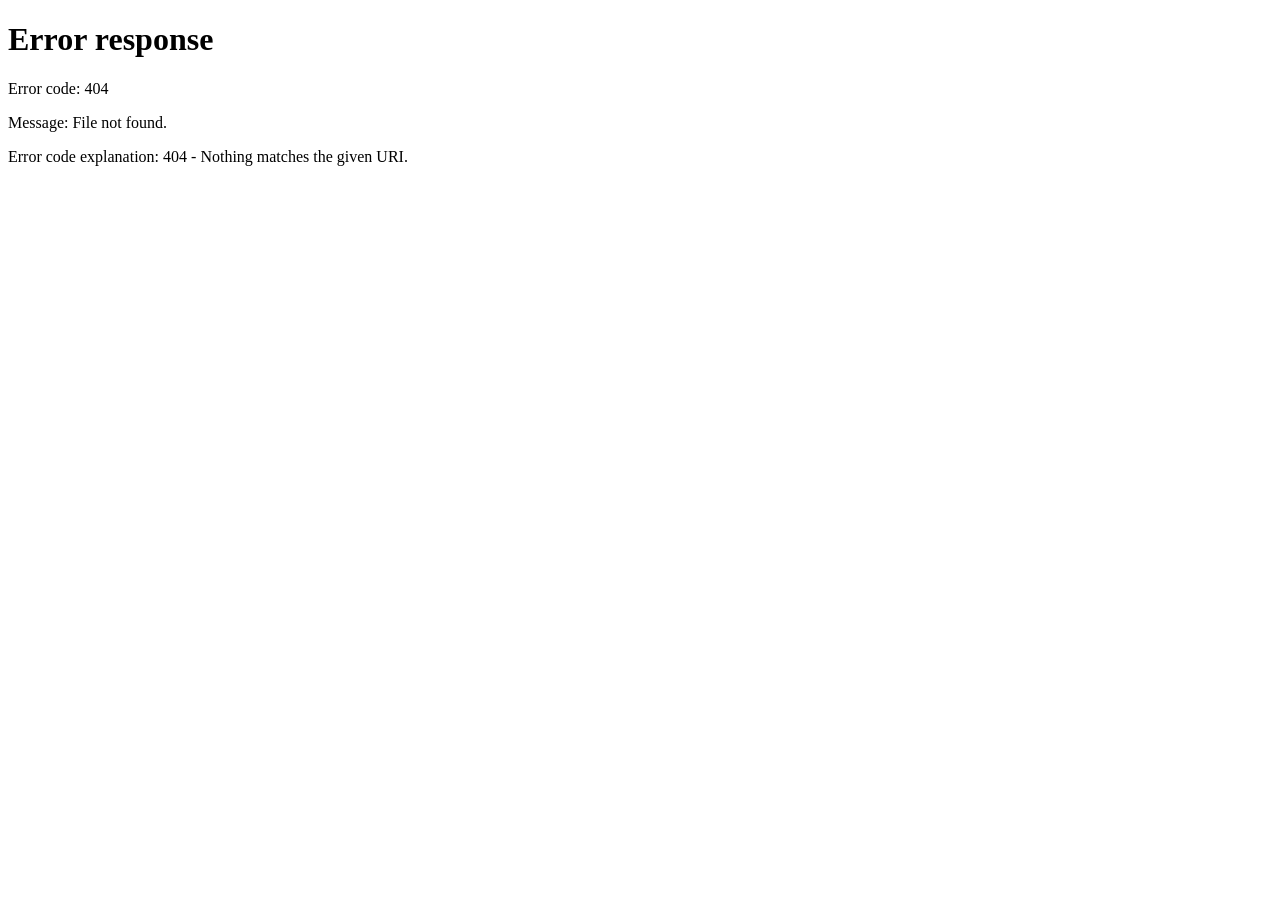
==== index.html @ 716a62a9 "Add files via upload" ====
<!DOCTYPE html>
<html lang="ru">
<head>
    <meta charset="UTF-8">
    <meta name="viewport" content="width=device-width, initial-scale=1.0">
    <title>Tarkov</title>
    <link rel="stylesheet" href="css/style.css"> 
</head>
<body>
    <div class="container">
    <header class="header">
        <img class="logo_png" src="image/logo2.jpg" alt="">
        <div class="logo">TARKOV</div>
        <div class="auth-buttons">
            <span id="username"></span>
            <button id="logout" class="login">Выйти</button>
        </div>
    </header>
    <div class="menu">
            <button  class="but_menu">Квесты</button>
            <button class="but_menu">Карты</button>
            <button class="but_menu">Оружие</button>
            <button class="but_menu">Патроны</button>
            <button class="but_menu">Ключи</button>
    </div>
    <h1>Игровой процесс</h1>
    <div class="block">
    <img class="img1" src="image/img1.webp" alt="">
    <p>Escape from Tarkov представляет собой онлайновый шутер 
        от первого лица. Она совмещает в себе элементы некоторых 
        других жанров — RPG и MMO — и использует «полуоткрытый мир», 
        локации ограниченных, но больших размеров. Игроки берут на себя роль 
        вооружённых наёмников одной из двух частных военных компаний — USEC или BEAR. 
        Выбор группировки мало влияет на геймплей — немного меняются задания и экипировка в 
        начале игры; от группировки также зависит кастомизация одежды персонажа и набор фраз: 
        у USEC реплики на английском, а у BEAR — на русском.
        В ходе игры управляемый игроком персонаж отправляется из
        безопасного убежища в вылазки — «рейды» — по окрестностям Таркова; 
        он должен добывать ценные вещи и припасы и может также выполнять задания 
        торговцев — например, найти определённый предмет или убить определённое 
        количество врагов. Каждый рейд представляет собой большую карту со множеством 
        точек интереса; на ней игрок может пробыть не более половины игровых суток или 
        25-50 минут реального времени, в зависимости от локации. В ходе рейда игрок должен 
        следить за здоровьем персонажа, находить еду и питьё, лечить и перевязывать раны. 
        Если персонаж погибнет по любой причине — будет застрелен, истечёт кровью, отравлен, 
        истощён или просто не покинет карту до истечения разрешённого времени — все его 
        снаряжение будет потеряно, если оно не было застраховано у Торговца.</p>
    </div>
    <h1>Мир и сюжет</h1>
    <div class="block">
    <img class="img1" src="image/img2.webp" alt="">
    <p>События игры разворачиваются во вселенной «Россия 2028» (англ. Russia 2028), 
        созданной в 2009 году и ранее использованной в игре Contract Wars. Место
        действия — вымышленный российский город Тарков в Норвинской области, 
        Северо-Западном федеральном округе, в прошлом зоне экономического сотрудничества 
        России и Европейского союза. На момент игры город и его окрестности изолированы 
        от внешнего мира миротворческими силами ООН и ВС России после политического кризиса,
        вызванного незаконной деятельностью транснациональной корпорации TerraGroup.
        В городе идёт вооружённый конфликт между двумя частными военными компаниями:
         USEC защищает интересы корпорации, BEAR — формально нанятая властями Норвинской 
        области, по слухам, созданная Правительством России. Игрок берёт роль бывшего наёмника,
        которому предстоит найти выход из осаждённого Таркова, чтобы выжить[9][10][11].
        Тарков — вымышленный город на северо-западе европейской части России, муниципальное 
        образование в составе Норвинской области. В основу названия города положен гидроним 
        Тарка по названию реки (длина 38 км, впадает в Финский залив), устье которой 
        располагается на востоке города. Город находится на правом берегу Финского залива,
        относящегося к Балтийскому морю, на юге Карельского перешейка. Население Таркова — 
        949,3 тысячи человек (2008). </p>
    </div>  
</div> 
  <script src="js/index.js"></script>
</body>
</html>
---- css/style.css ----
.ccc {
    width: 1440px; 
    align-content: center;
}
.container {
    background-color: rgba(174, 174, 174, 0.7);
            width: 100%;
            max-width: 1440px; 
            margin: 0 auto; 
            padding: 0px; 
            
        }
h1 {
    font-size: 50px;
    -webkit-text-stroke: 2px #000000;
    text-align: center;
    margin: 2%;
}
h2{
   color: #1d1c1c;
    text-align: left;
    font-size: 24px;
    font-weight: bold;
}
p{
    color: #1d1c1c;
    text-indent: 30px;
    text-align: left;
    font-size: 20px;
    font-weight: bold;
}
* {
    margin: 0;
    padding: 0;
    text-align: center; 
    font-family: 'Arial', sans-serif;
}

body {
    background-image: url('/image/back_img.webp');
    color: #fff;  
    background-repeat: no-repeat;
    background-attachment: fixed;
    font-family: Arial, sans-serif;
            background-color: #f4f4f9;
            margin: 0;
            padding: 0;
            display: flex;
            justify-content: center;
            align-items: center;
}
span{
    color: #ff0000a4;
    margin: 10px 0px 0px 0px ;
    font-weight: bold;
    font-size: 20px;
}
/* SHAPKA */
.header {
    position: sticky;
    display: flex;
    justify-content: space-between;
    align-items: center;
    border-bottom: 1px solid #333;
}
.but_menu.active {
    background-color: #d4d2d2;
    color: #000000;
    font-weight: bold;
}
.logo_png {
    height:100px ;
    width: 200px;
}

.logo {
    color: #000000;
    font-size: 64px;
    font-weight: bold;
}


.auth-buttons {
    display: flex;
    gap: 20px;
}



.login {
    background-color: #777;
    padding: 15px 25px;
    border-radius: 10px;
    text-decoration: none;
    font-weight: bold;
    transition: all 0.5s;
    color: #000000;
    border: 1px solid #555;
    margin: 0px 20px 0px 0px;
}

.login:hover {
    background-color: #fff;
}

/* MENU */
.menu {
    display: flexbox;
    justify-content: space-between;
    border-bottom: 1px solid #333;
    gap: 0;
}
.but_menu {
    margin: 1px 40px 1px 40px;
    border: 1px solid #555;
    color: #fff;
    background-color: #323232;
    padding: 15px 45px;
    border-radius: 10px;
    text-decoration: none;
    font-weight: bold;
    transition: all 0.5s;
    cursor: pointer;
}
.but_menu:hover {
    background-color: #555;
}


/* BLOCK_1 */
.img1{
    margin: 0px 20px 0px 0px;
    width: 650px;
    height: 450px;
}
.img2{

    margin: 0px 20px 0px 0px;
    width: 850px;
    height: 500px;
}
.img_map{
    margin: 0px 20px 0px 0px;
    width: 1000px;
    height: 700px;
}

.block {
    margin: 40px 0px 0px 0px;
display: inline-flex;
}

/* REGISTR\LOGIN */

.body_cont{
            height: 100vh;
}
.registration-container {
    background-color: rgba(174, 174, 174, 0.8);
    padding: 30px;
    border-radius: 8px;
    box-shadow: 0 4px 6px rgba(0, 0, 0, 0.1);
    width: 100%;
    max-width: 400px;

}



.form-group {
    margin-bottom: 16px;
}

label {
    display: block;
    margin-bottom: 8px;
    color: #000;
    font-weight: bold;
}

input[type="text"],
input[type="email"],
input[type="password"] {
    width: 100%;
    padding: 14px;
    border: 1px solid #ddd;
    border-radius: 4px;
    box-sizing: border-box;
    font-size: 16px;
    margin: 30px 0px 0px 0px;
}

input[type="text"]:focus,
input[type="email"]:focus,
input[type="password"]:focus {
    border-color: #000;
    outline: none;
}

.button_reg {
    font-size: 16px;
    width: 100%;
    padding: 12px;
    color: #fff;
    background-color: #323232;
    padding: 15px 45px;
    border-radius: 10px;
    text-decoration: none;
    font-weight: bold;
    transition: all 0.5s;
    cursor: pointer;
    margin: 20px 0px 0px 0px;
}

.button_reg:hover {
    border-color: #fff;
    color: #000000;
    background-color: #fff;
}

.login-link {
    color: #000000;
    text-align: center;
    margin-top: 20px;
}

.login-link a {
    color: #007bff;
    text-decoration: none;
}

.login-link a:hover {
    text-decoration: underline;
}
.text {
    margin: 0px 0px 0px 0px;
}
/* ТАБЛИЦА */
.key-table {
            width: 100%;
            border-collapse: collapse;
            background-color: rgba(42, 42, 42, 0.70);
            border-radius: 8px;
            overflow: hidden;
            box-shadow: 0 4px 12px rgba(0, 0, 0, 0.3);
        }
        
.key-table th {
    background-color: rgba(58, 58, 58, 0.75);
    color: #ffffff;
    padding: 15px;
    text-align: left;
    font-weight: 600;
    border-bottom: 2px solid #4a4a4a;
    border-bottom: 1px solid #3a3a4a;
    border-right: 1px solid #4a4a4a;
}

.key-table td {
    padding: 15px;
    border-bottom: 1px solid #3a3a4a;
    border-right: 1px solid #4a4a4a;
    vertical-align: top;
    text-align: left;
}
.key-table li {
    text-align: left;
}
.key-table tr:last-child td {
    border-bottom: none;
}

.key-table tr:hover {
    background-color: #3a3a3a;
}


.location-marker {
            color: #ff851b;
            font-weight: bold;
            margin-right: 5px;
        }
.loot-list {
            margin: 0;
            padding-left: 20px;
        }
        
.loot-list li {
    margin-bottom: 5px;
    position: relative;
    list-style-type: none;
}

.loot-list li:before {
    content: "•";
    color: #ff851b;
    font-weight: bold;
    display: inline-block;
    width: 1em;
    margin-left: -1em;
}
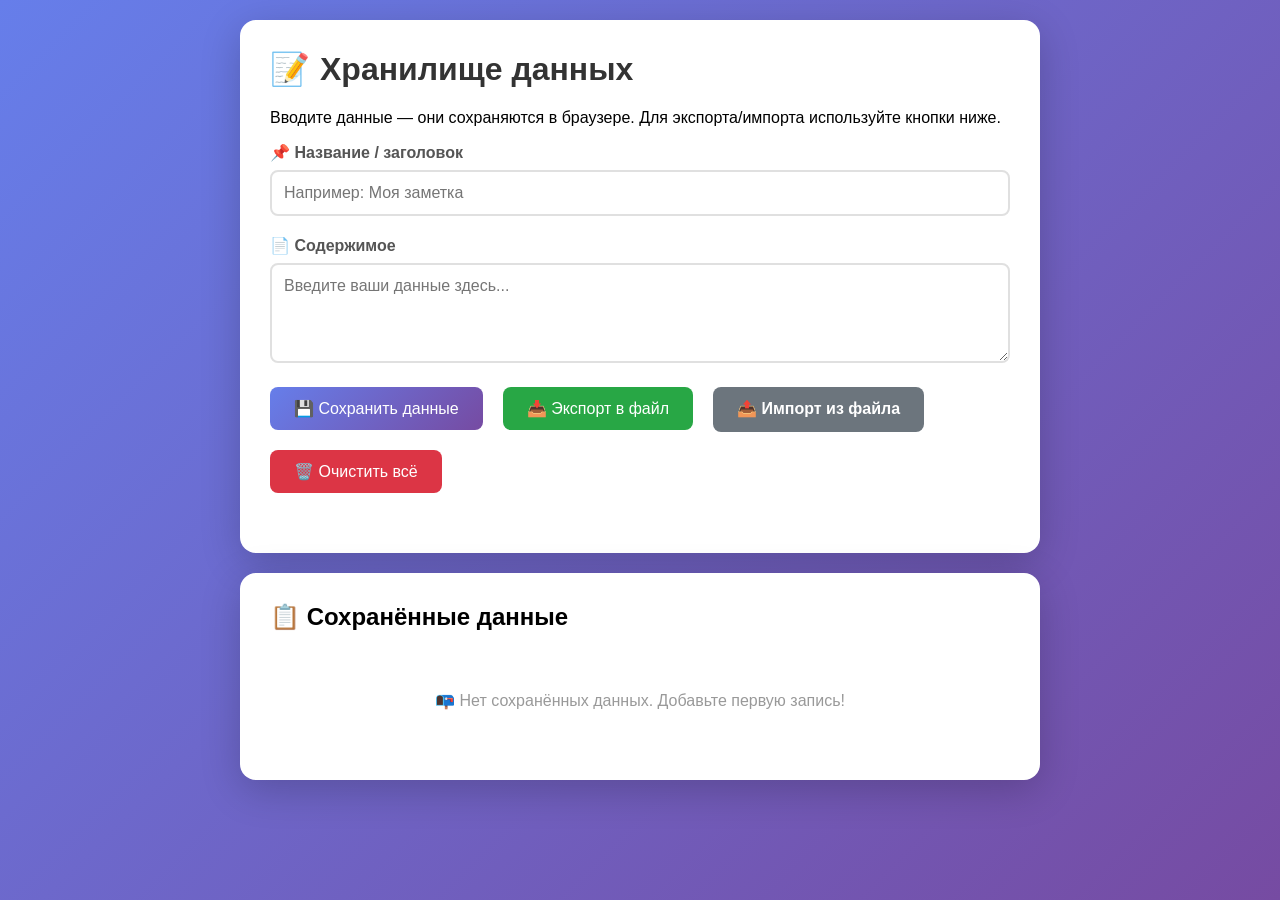
==== commit f2e40121: "Create index.html" ====
--- a/index.html
+++ b/index.html
@@ -1,73 +1,359 @@
-<!DOCTYPE html>
-<html lang="ru">
-<head>
-    <meta charset="UTF-8">
-    <meta name="viewport" content="width=device-width, initial-scale=1.0">
-    <title>Tarkov</title>
-    <link rel="stylesheet" href="css/style.css"> 
-</head>
-<body>
-    <div class="container">
-    <header class="header">
-        <img class="logo_png" src="image/logo2.jpg" alt="">
-        <div class="logo">TARKOV</div>
-        <div class="auth-buttons">
-            <span id="username"></span>
-            <button id="logout" class="login">Выйти</button>
-        </div>
-    </header>
-    <div class="menu">
-            <button  class="but_menu">Квесты</button>
-            <button class="but_menu">Карты</button>
-            <button class="but_menu">Оружие</button>
-            <button class="but_menu">Патроны</button>
-            <button class="but_menu">Ключи</button>
-    </div>
-    <h1>Игровой процесс</h1>
-    <div class="block">
-    <img class="img1" src="image/img1.webp" alt="">
-    <p>Escape from Tarkov представляет собой онлайновый шутер 
-        от первого лица. Она совмещает в себе элементы некоторых 
-        других жанров — RPG и MMO — и использует «полуоткрытый мир», 
-        локации ограниченных, но больших размеров. Игроки берут на себя роль 
-        вооружённых наёмников одной из двух частных военных компаний — USEC или BEAR. 
-        Выбор группировки мало влияет на геймплей — немного меняются задания и экипировка в 
-        начале игры; от группировки также зависит кастомизация одежды персонажа и набор фраз: 
-        у USEC реплики на английском, а у BEAR — на русском.
-        В ходе игры управляемый игроком персонаж отправляется из
-        безопасного убежища в вылазки — «рейды» — по окрестностям Таркова; 
-        он должен добывать ценные вещи и припасы и может также выполнять задания 
-        торговцев — например, найти определённый предмет или убить определённое 
-        количество врагов. Каждый рейд представляет собой большую карту со множеством 
-        точек интереса; на ней игрок может пробыть не более половины игровых суток или 
-        25-50 минут реального времени, в зависимости от локации. В ходе рейда игрок должен 
-        следить за здоровьем персонажа, находить еду и питьё, лечить и перевязывать раны. 
-        Если персонаж погибнет по любой причине — будет застрелен, истечёт кровью, отравлен, 
-        истощён или просто не покинет карту до истечения разрешённого времени — все его 
-        снаряжение будет потеряно, если оно не было застраховано у Торговца.</p>
-    </div>
-    <h1>Мир и сюжет</h1>
-    <div class="block">
-    <img class="img1" src="image/img2.webp" alt="">
-    <p>События игры разворачиваются во вселенной «Россия 2028» (англ. Russia 2028), 
-        созданной в 2009 году и ранее использованной в игре Contract Wars. Место
-        действия — вымышленный российский город Тарков в Норвинской области, 
-        Северо-Западном федеральном округе, в прошлом зоне экономического сотрудничества 
-        России и Европейского союза. На момент игры город и его окрестности изолированы 
-        от внешнего мира миротворческими силами ООН и ВС России после политического кризиса,
-        вызванного незаконной деятельностью транснациональной корпорации TerraGroup.
-        В городе идёт вооружённый конфликт между двумя частными военными компаниями:
-         USEC защищает интересы корпорации, BEAR — формально нанятая властями Норвинской 
-        области, по слухам, созданная Правительством России. Игрок берёт роль бывшего наёмника,
-        которому предстоит найти выход из осаждённого Таркова, чтобы выжить[9][10][11].
-        Тарков — вымышленный город на северо-западе европейской части России, муниципальное 
-        образование в составе Норвинской области. В основу названия города положен гидроним 
-        Тарка по названию реки (длина 38 км, впадает в Финский залив), устье которой 
-        располагается на востоке города. Город находится на правом берегу Финского залива,
-        относящегося к Балтийскому морю, на юге Карельского перешейка. Население Таркова — 
-        949,3 тысячи человек (2008). </p>
-    </div>  
-</div> 
-  <script src="js/index.js"></script>
-</body>
-</html>+<!DOCTYPE html>
+<html lang="ru">
+<head>
+    <meta charset="UTF-8">
+    <meta name="viewport" content="width=device-width, initial-scale=1.0">
+    <title>Хранилище данных - GitHub Pages</title>
+    <style>
+        * {
+            box-sizing: border-box;
+        }
+        body {
+            font-family: 'Segoe UI', Tahoma, Geneva, Verdana, sans-serif;
+            background: linear-gradient(135deg, #667eea 0%, #764ba2 100%);
+            min-height: 100vh;
+            margin: 0;
+            padding: 20px;
+        }
+        .container {
+            max-width: 800px;
+            margin: 0 auto;
+        }
+        .card {
+            background: white;
+            border-radius: 16px;
+            padding: 30px;
+            margin-bottom: 20px;
+            box-shadow: 0 10px 40px rgba(0,0,0,0.2);
+        }
+        h1 {
+            color: #333;
+            margin-top: 0;
+            display: flex;
+            align-items: center;
+            gap: 10px;
+        }
+        h1:before {
+            content: "📝";
+            font-size: 32px;
+        }
+        .form-group {
+            margin-bottom: 20px;
+        }
+        label {
+            display: block;
+            margin-bottom: 8px;
+            font-weight: 600;
+            color: #555;
+        }
+        input, textarea {
+            width: 100%;
+            padding: 12px;
+            border: 2px solid #e0e0e0;
+            border-radius: 8px;
+            font-size: 16px;
+            transition: border-color 0.3s;
+        }
+        input:focus, textarea:focus {
+            outline: none;
+            border-color: #667eea;
+        }
+        textarea {
+            resize: vertical;
+            min-height: 100px;
+            font-family: inherit;
+        }
+        button {
+            background: linear-gradient(135deg, #667eea 0%, #764ba2 100%);
+            color: white;
+            border: none;
+            padding: 12px 24px;
+            border-radius: 8px;
+            font-size: 16px;
+            cursor: pointer;
+            transition: transform 0.2s, box-shadow 0.2s;
+            margin-right: 10px;
+            margin-bottom: 10px;
+        }
+        button:hover {
+            transform: translateY(-2px);
+            box-shadow: 0 5px 15px rgba(0,0,0,0.2);
+        }
+        button.secondary {
+            background: #6c757d;
+        }
+        button.danger {
+            background: #dc3545;
+        }
+        button.success {
+            background: #28a745;
+        }
+        .data-list {
+            margin-top: 20px;
+        }
+        .data-item {
+            background: #f8f9fa;
+            border-radius: 8px;
+            padding: 15px;
+            margin-bottom: 10px;
+            border-left: 4px solid #667eea;
+        }
+        .data-item strong {
+            color: #667eea;
+        }
+        .data-item small {
+            color: #999;
+            font-size: 12px;
+        }
+        .empty {
+            text-align: center;
+            color: #999;
+            padding: 40px;
+        }
+        .controls {
+            display: flex;
+            flex-wrap: wrap;
+            gap: 10px;
+            margin-bottom: 20px;
+        }
+        .file-input-label {
+            background: #6c757d;
+            color: white;
+            padding: 12px 24px;
+            border-radius: 8px;
+            cursor: pointer;
+            display: inline-block;
+            font-size: 16px;
+        }
+        .file-input-label:hover {
+            background: #5a6268;
+        }
+        input[type="file"] {
+            display: none;
+        }
+        .status {
+            padding: 10px;
+            border-radius: 8px;
+            margin-top: 15px;
+            display: none;
+        }
+        .status.success {
+            background: #d4edda;
+            color: #155724;
+            border: 1px solid #c3e6cb;
+        }
+        .status.error {
+            background: #f8d7da;
+            color: #721c24;
+            border: 1px solid #f5c6cb;
+        }
+    </style>
+</head>
+<body>
+    <div class="container">
+        <div class="card">
+            <h1>Хранилище данных</h1>
+            <p>Вводите данные — они сохраняются в браузере. Для экспорта/импорта используйте кнопки ниже.</p>
+            
+            <div class="form-group">
+                <label>📌 Название / заголовок</label>
+                <input type="text" id="title" placeholder="Например: Моя заметка">
+            </div>
+            
+            <div class="form-group">
+                <label>📄 Содержимое</label>
+                <textarea id="content" placeholder="Введите ваши данные здесь..."></textarea>
+            </div>
+            
+            <div class="controls">
+                <button id="saveBtn">💾 Сохранить данные</button>
+                <button id="exportBtn" class="success">📥 Экспорт в файл</button>
+                <label class="file-input-label">
+                    📤 Импорт из файла
+                    <input type="file" id="importFile" accept=".json">
+                </label>
+                <button id="clearAllBtn" class="danger">🗑️ Очистить всё</button>
+            </div>
+            
+            <div id="status" class="status"></div>
+        </div>
+        
+        <div class="card">
+            <h2 style="margin-top: 0;">📋 Сохранённые данные</h2>
+            <div id="dataContainer" class="data-list">
+                <div class="empty">Нет сохранённых данных. Добавьте первую запись!</div>
+            </div>
+        </div>
+    </div>
+
+    <script>
+        // Ключ для localStorage
+        const STORAGE_KEY = 'app_data_items';
+        
+        // Загрузка данных из localStorage
+        function loadData() {
+            const stored = localStorage.getItem(STORAGE_KEY);
+            if (stored) {
+                return JSON.parse(stored);
+            }
+            return [];
+        }
+        
+        // Сохранение данных в localStorage
+        function saveData(data) {
+            localStorage.setItem(STORAGE_KEY, JSON.stringify(data));
+            renderDataList();
+        }
+        
+        // Отображение списка данных
+        function renderDataList() {
+            const data = loadData();
+            const container = document.getElementById('dataContainer');
+            
+            if (data.length === 0) {
+                container.innerHTML = '<div class="empty">📭 Нет сохранённых данных. Добавьте первую запись!</div>';
+                return;
+            }
+            
+            container.innerHTML = data.map((item, index) => `
+                <div class="data-item">
+                    <strong>${escapeHtml(item.title || 'Без названия')}</strong>
+                    <p style="margin: 10px 0 5px 0;">${escapeHtml(item.content || '')}</p>
+                    <small>📅 ${new Date(item.timestamp).toLocaleString('ru-RU')}</small>
+                    <button class="delete-item" data-index="${index}" style="background: #dc3545; padding: 5px 10px; font-size: 12px; margin-top: 10px;">🗑️ Удалить</button>
+                </div>
+            `).join('');
+            
+            // Добавляем обработчики для кнопок удаления
+            document.querySelectorAll('.delete-item').forEach(btn => {
+                btn.addEventListener('click', (e) => {
+                    const index = parseInt(btn.dataset.index);
+                    deleteItem(index);
+                });
+            });
+        }
+        
+        // Удаление одной записи
+        function deleteItem(index) {
+            const data = loadData();
+            data.splice(index, 1);
+            saveData(data);
+            showStatus('Запись удалена', 'success');
+        }
+        
+        // Добавление новой записи
+        function addData() {
+            const title = document.getElementById('title').value.trim();
+            const content = document.getElementById('content').value.trim();
+            
+            if (!title && !content) {
+                showStatus('Заполните хотя бы одно поле (название или содержимое)', 'error');
+                return;
+            }
+            
+            const data = loadData();
+            data.unshift({
+                id: Date.now(),
+                title: title,
+                content: content,
+                timestamp: Date.now()
+            });
+            
+            saveData(data);
+            
+            // Очищаем поля
+            document.getElementById('title').value = '';
+            document.getElementById('content').value = '';
+            
+            showStatus('✅ Данные сохранены!', 'success');
+        }
+        
+        // Экспорт в файл
+        function exportToFile() {
+            const data = loadData();
+            if (data.length === 0) {
+                showStatus('Нет данных для экспорта', 'error');
+                return;
+            }
+            
+            const jsonStr = JSON.stringify(data, null, 2);
+            const blob = new Blob([jsonStr], { type: 'application/json' });
+            const url = URL.createObjectURL(blob);
+            const a = document.createElement('a');
+            a.href = url;
+            a.download = `backup_${new Date().toISOString().slice(0,19)}.json`;
+            document.body.appendChild(a);
+            a.click();
+            document.body.removeChild(a);
+            URL.revokeObjectURL(url);
+            
+            showStatus('📁 Данные экспортированы в файл', 'success');
+        }
+        
+        // Импорт из файла
+        function importFromFile(file) {
+            const reader = new FileReader();
+            reader.onload = (e) => {
+                try {
+                    const importedData = JSON.parse(e.target.result);
+                    if (Array.isArray(importedData)) {
+                        saveData(importedData);
+                        showStatus(`✅ Импортировано ${importedData.length} записей`, 'success');
+                    } else {
+                        showStatus('Ошибка: файл должен содержать массив данных', 'error');
+                    }
+                } catch (err) {
+                    showStatus('Ошибка: неверный формат JSON файла', 'error');
+                }
+            };
+            reader.readAsText(file);
+        }
+        
+        // Очистка всех данных
+        function clearAll() {
+            if (confirm('Вы уверены, что хотите удалить ВСЕ сохранённые данные? Отменить будет невозможно.')) {
+                localStorage.removeItem(STORAGE_KEY);
+                renderDataList();
+                showStatus('🗑️ Все данные удалены', 'success');
+            }
+        }
+        
+        // Показать статус
+        function showStatus(message, type) {
+            const statusDiv = document.getElementById('status');
+            statusDiv.textContent = message;
+            statusDiv.className = `status ${type}`;
+            statusDiv.style.display = 'block';
+            
+            setTimeout(() => {
+                statusDiv.style.display = 'none';
+            }, 3000);
+        }
+        
+        // Защита от XSS
+        function escapeHtml(str) {
+            if (!str) return '';
+            return str
+                .replace(/&/g, '&amp;')
+                .replace(/</g, '&lt;')
+                .replace(/>/g, '&gt;')
+                .replace(/"/g, '&quot;')
+                .replace(/'/g, '&#39;');
+        }
+        
+        // Инициализация
+        document.getElementById('saveBtn').addEventListener('click', addData);
+        document.getElementById('exportBtn').addEventListener('click', exportToFile);
+        document.getElementById('clearAllBtn').addEventListener('click', clearAll);
+        document.getElementById('importFile').addEventListener('change', (e) => {
+            if (e.target.files && e.target.files[0]) {
+                importFromFile(e.target.files[0]);
+                e.target.value = ''; // сбрасываем input
+            }
+        });
+        
+        // Загружаем данные при старте
+        renderDataList();
+    </script>
+</body>
+</html>
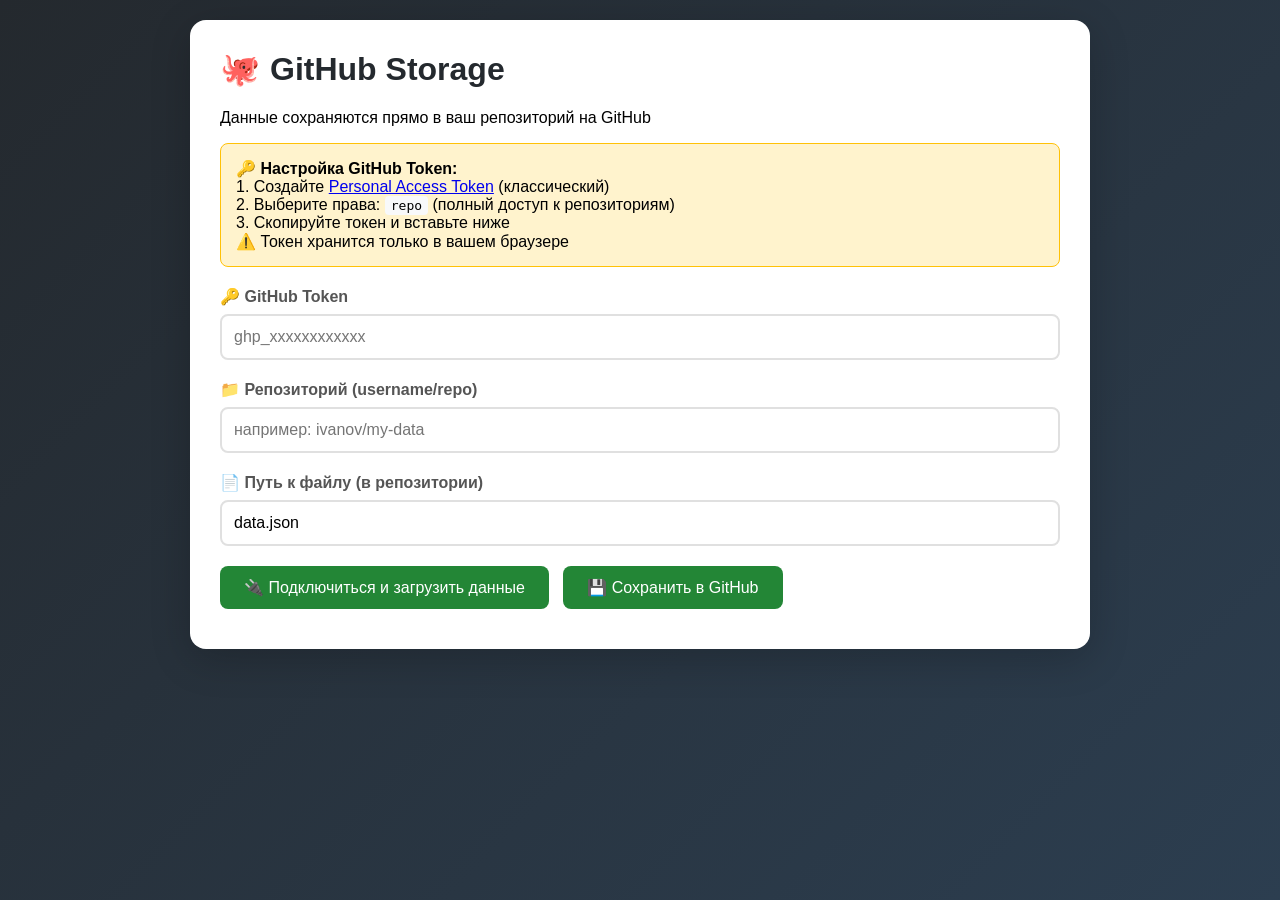
==== commit f32261ec: "Update index.html" ====
--- a/index.html
+++ b/index.html
@@ -3,20 +3,20 @@
 <head>
     <meta charset="UTF-8">
     <meta name="viewport" content="width=device-width, initial-scale=1.0">
-    <title>Хранилище данных - GitHub Pages</title>
+    <title>GitHub Storage - Хранение данных на GitHub</title>
     <style>
         * {
             box-sizing: border-box;
         }
         body {
             font-family: 'Segoe UI', Tahoma, Geneva, Verdana, sans-serif;
-            background: linear-gradient(135deg, #667eea 0%, #764ba2 100%);
+            background: linear-gradient(135deg, #24292e 0%, #2c3e50 100%);
             min-height: 100vh;
             margin: 0;
             padding: 20px;
         }
         .container {
-            max-width: 800px;
+            max-width: 900px;
             margin: 0 auto;
         }
         .card {
@@ -27,14 +27,14 @@
             box-shadow: 0 10px 40px rgba(0,0,0,0.2);
         }
         h1 {
-            color: #333;
+            color: #24292e;
             margin-top: 0;
             display: flex;
             align-items: center;
             gap: 10px;
         }
         h1:before {
-            content: "📝";
+            content: "🐙";
             font-size: 32px;
         }
         .form-group {
@@ -46,7 +46,7 @@
             font-weight: 600;
             color: #555;
         }
-        input, textarea {
+        input, textarea, select {
             width: 100%;
             padding: 12px;
             border: 2px solid #e0e0e0;
@@ -54,9 +54,9 @@
             font-size: 16px;
             transition: border-color 0.3s;
         }
-        input:focus, textarea:focus {
+        input:focus, textarea:focus, select:focus {
             outline: none;
-            border-color: #667eea;
+            border-color: #238636;
         }
         textarea {
             resize: vertical;
@@ -64,72 +64,41 @@
             font-family: inherit;
         }
         button {
-            background: linear-gradient(135deg, #667eea 0%, #764ba2 100%);
+            background: #238636;
             color: white;
             border: none;
             padding: 12px 24px;
             border-radius: 8px;
             font-size: 16px;
             cursor: pointer;
-            transition: transform 0.2s, box-shadow 0.2s;
+            transition: transform 0.2s, background 0.2s;
             margin-right: 10px;
             margin-bottom: 10px;
         }
         button:hover {
+            background: #2ea043;
             transform: translateY(-2px);
-            box-shadow: 0 5px 15px rgba(0,0,0,0.2);
         }
         button.secondary {
             background: #6c757d;
         }
         button.danger {
             background: #dc3545;
-        }
-        button.success {
-            background: #28a745;
-        }
-        .data-list {
-            margin-top: 20px;
         }
         .data-item {
             background: #f8f9fa;
             border-radius: 8px;
             padding: 15px;
             margin-bottom: 10px;
-            border-left: 4px solid #667eea;
+            border-left: 4px solid #238636;
         }
         .data-item strong {
-            color: #667eea;
-        }
-        .data-item small {
-            color: #999;
-            font-size: 12px;
+            color: #238636;
         }
         .empty {
             text-align: center;
             color: #999;
             padding: 40px;
-        }
-        .controls {
-            display: flex;
-            flex-wrap: wrap;
-            gap: 10px;
-            margin-bottom: 20px;
-        }
-        .file-input-label {
-            background: #6c757d;
-            color: white;
-            padding: 12px 24px;
-            border-radius: 8px;
-            cursor: pointer;
-            display: inline-block;
-            font-size: 16px;
-        }
-        .file-input-label:hover {
-            background: #5a6268;
-        }
-        input[type="file"] {
-            display: none;
         }
         .status {
             padding: 10px;
@@ -147,80 +116,239 @@
             color: #721c24;
             border: 1px solid #f5c6cb;
         }
+        .status.loading {
+            background: #cfe2ff;
+            color: #084298;
+            display: block;
+        }
+        .token-info {
+            background: #fff3cd;
+            border: 1px solid #ffc107;
+            border-radius: 8px;
+            padding: 15px;
+            margin-bottom: 20px;
+        }
+        .token-info code {
+            background: #f8f9fa;
+            padding: 2px 6px;
+            border-radius: 4px;
+        }
+        .delete-item {
+            background: #dc3545;
+            padding: 5px 10px;
+            font-size: 12px;
+            margin-top: 10px;
+        }
+        .delete-item:hover {
+            background: #c82333;
+        }
+        .loading-spinner {
+            display: inline-block;
+            width: 20px;
+            height: 20px;
+            border: 3px solid rgba(0,0,0,.1);
+            border-radius: 50%;
+            border-top-color: #238636;
+            animation: spin 1s ease-in-out infinite;
+        }
+        @keyframes spin {
+            to { transform: rotate(360deg); }
+        }
     </style>
 </head>
 <body>
     <div class="container">
         <div class="card">
-            <h1>Хранилище данных</h1>
-            <p>Вводите данные — они сохраняются в браузере. Для экспорта/импорта используйте кнопки ниже.</p>
-            
+            <h1>GitHub Storage</h1>
+            <p>Данные сохраняются прямо в ваш репозиторий на GitHub</p>
+            
+            <div class="token-info">
+                <strong>🔑 Настройка GitHub Token:</strong><br>
+                1. Создайте <a href="https://github.com/settings/tokens" target="_blank">Personal Access Token</a> (классический)<br>
+                2. Выберите права: <code>repo</code> (полный доступ к репозиториям)<br>
+                3. Скопируйте токен и вставьте ниже<br>
+                ⚠️ Токен хранится только в вашем браузере
+            </div>
+            
+            <div class="form-group">
+                <label>🔑 GitHub Token</label>
+                <input type="password" id="githubToken" placeholder="ghp_xxxxxxxxxxxx">
+            </div>
+            
+            <div class="form-group">
+                <label>📁 Репозиторий (username/repo)</label>
+                <input type="text" id="repository" placeholder="например: ivanov/my-data">
+            </div>
+            
+            <div class="form-group">
+                <label>📄 Путь к файлу (в репозитории)</label>
+                <input type="text" id="filePath" value="data.json" placeholder="data.json">
+            </div>
+            
+            <button id="connectBtn">🔌 Подключиться и загрузить данные</button>
+            <button id="saveToGitBtn" style="background: #238636;" disabled>💾 Сохранить в GitHub</button>
+        </div>
+        
+        <div class="card" id="dataCard" style="display: none;">
+            <h2>📋 Добавить новую запись</h2>
             <div class="form-group">
                 <label>📌 Название / заголовок</label>
                 <input type="text" id="title" placeholder="Например: Моя заметка">
             </div>
-            
             <div class="form-group">
                 <label>📄 Содержимое</label>
                 <textarea id="content" placeholder="Введите ваши данные здесь..."></textarea>
             </div>
-            
-            <div class="controls">
-                <button id="saveBtn">💾 Сохранить данные</button>
-                <button id="exportBtn" class="success">📥 Экспорт в файл</button>
-                <label class="file-input-label">
-                    📤 Импорт из файла
-                    <input type="file" id="importFile" accept=".json">
-                </label>
-                <button id="clearAllBtn" class="danger">🗑️ Очистить всё</button>
-            </div>
-            
-            <div id="status" class="status"></div>
+            <button id="addLocalBtn">➕ Добавить в список</button>
+            
+            <h2 style="margin-top: 30px;">📋 Сохранённые данные</h2>
+            <div id="dataContainer" class="data-list">
+                <div class="empty">Нет данных. Подключитесь к GitHub или добавьте запись</div>
+            </div>
         </div>
         
-        <div class="card">
-            <h2 style="margin-top: 0;">📋 Сохранённые данные</h2>
-            <div id="dataContainer" class="data-list">
-                <div class="empty">Нет сохранённых данных. Добавьте первую запись!</div>
-            </div>
-        </div>
+        <div id="status" class="status"></div>
     </div>
 
     <script>
-        // Ключ для localStorage
-        const STORAGE_KEY = 'app_data_items';
-        
-        // Загрузка данных из localStorage
-        function loadData() {
-            const stored = localStorage.getItem(STORAGE_KEY);
-            if (stored) {
-                return JSON.parse(stored);
-            }
-            return [];
-        }
-        
-        // Сохранение данных в localStorage
-        function saveData(data) {
-            localStorage.setItem(STORAGE_KEY, JSON.stringify(data));
-            renderDataList();
+        let currentData = [];
+        let currentSha = null;
+        let isConnected = false;
+        
+        // Показать статус
+        function showStatus(message, type) {
+            const statusDiv = document.getElementById('status');
+            statusDiv.textContent = message;
+            statusDiv.className = `status ${type}`;
+            statusDiv.style.display = 'block';
+            
+            if (type !== 'loading') {
+                setTimeout(() => {
+                    statusDiv.style.display = 'none';
+                }, 5000);
+            }
+        }
+        
+        // Загрузка данных из GitHub
+        async function loadFromGitHub() {
+            const token = document.getElementById('githubToken').value;
+            const repo = document.getElementById('repository').value;
+            const filePath = document.getElementById('filePath').value;
+            
+            if (!token || !repo || !filePath) {
+                showStatus('Заполните все поля: токен, репозиторий и путь к файлу', 'error');
+                return false;
+            }
+            
+            showStatus('Загрузка данных из GitHub...', 'loading');
+            
+            try {
+                const url = `https://api.github.com/repos/${repo}/contents/${filePath}`;
+                const response = await fetch(url, {
+                    headers: {
+                        'Authorization': `token ${token}`,
+                        'Accept': 'application/vnd.github.v3+json'
+                    }
+                });
+                
+                if (response.status === 200) {
+                    const data = await response.json();
+                    const content = atob(data.content);
+                    currentData = JSON.parse(content);
+                    currentSha = data.sha;
+                    showStatus('✅ Данные загружены из GitHub', 'success');
+                    return true;
+                } else if (response.status === 404) {
+                    // Файл не существует, создаём новый
+                    currentData = [];
+                    currentSha = null;
+                    showStatus('📝 Файл не найден, будет создан новый', 'success');
+                    return true;
+                } else {
+                    const error = await response.json();
+                    showStatus(`Ошибка: ${error.message}`, 'error');
+                    return false;
+                }
+            } catch (error) {
+                showStatus(`Ошибка подключения: ${error.message}`, 'error');
+                return false;
+            }
+        }
+        
+        // Сохранение данных в GitHub
+        async function saveToGitHub() {
+            const token = document.getElementById('githubToken').value;
+            const repo = document.getElementById('repository').value;
+            const filePath = document.getElementById('filePath').value;
+            
+            if (!token || !repo || !filePath) {
+                showStatus('Заполните все поля', 'error');
+                return false;
+            }
+            
+            if (currentData.length === 0) {
+                showStatus('Нет данных для сохранения', 'error');
+                return false;
+            }
+            
+            showStatus('Сохранение в GitHub...', 'loading');
+            
+            const content = btoa(unescape(encodeURIComponent(JSON.stringify(currentData, null, 2))));
+            
+            const url = `https://api.github.com/repos/${repo}/contents/${filePath}`;
+            const body = {
+                message: `Update data: ${new Date().toLocaleString('ru-RU')}`,
+                content: content,
+                branch: 'main'
+            };
+            
+            if (currentSha) {
+                body.sha = currentSha;
+            }
+            
+            try {
+                const response = await fetch(url, {
+                    method: 'PUT',
+                    headers: {
+                        'Authorization': `token ${token}`,
+                        'Accept': 'application/vnd.github.v3+json',
+                        'Content-Type': 'application/json'
+                    },
+                    body: JSON.stringify(body)
+                });
+                
+                if (response.ok) {
+                    const result = await response.json();
+                    currentSha = result.content.sha;
+                    showStatus('✅ Данные успешно сохранены в GitHub!', 'success');
+                    renderDataList();
+                    return true;
+                } else {
+                    const error = await response.json();
+                    showStatus(`Ошибка сохранения: ${error.message}`, 'error');
+                    return false;
+                }
+            } catch (error) {
+                showStatus(`Ошибка: ${error.message}`, 'error');
+                return false;
+            }
         }
         
         // Отображение списка данных
         function renderDataList() {
-            const data = loadData();
             const container = document.getElementById('dataContainer');
             
-            if (data.length === 0) {
+            if (!currentData || currentData.length === 0) {
                 container.innerHTML = '<div class="empty">📭 Нет сохранённых данных. Добавьте первую запись!</div>';
                 return;
             }
             
-            container.innerHTML = data.map((item, index) => `
+            container.innerHTML = currentData.map((item, index) => `
                 <div class="data-item">
                     <strong>${escapeHtml(item.title || 'Без названия')}</strong>
                     <p style="margin: 10px 0 5px 0;">${escapeHtml(item.content || '')}</p>
                     <small>📅 ${new Date(item.timestamp).toLocaleString('ru-RU')}</small>
-                    <button class="delete-item" data-index="${index}" style="background: #dc3545; padding: 5px 10px; font-size: 12px; margin-top: 10px;">🗑️ Удалить</button>
+                    <button class="delete-item" data-index="${index}">🗑️ Удалить</button>
                 </div>
             `).join('');
             
@@ -233,12 +361,13 @@
             });
         }
         
-        // Удаление одной записи
+        // Удаление записи
         function deleteItem(index) {
-            const data = loadData();
-            data.splice(index, 1);
-            saveData(data);
-            showStatus('Запись удалена', 'success');
+            if (confirm('Удалить эту запись?')) {
+                currentData.splice(index, 1);
+                renderDataList();
+                showStatus('Запись удалена, не забудьте сохранить в GitHub', 'success');
+            }
         }
         
         // Добавление новой записи
@@ -247,90 +376,26 @@
             const content = document.getElementById('content').value.trim();
             
             if (!title && !content) {
-                showStatus('Заполните хотя бы одно поле (название или содержимое)', 'error');
+                showStatus('Заполните хотя бы одно поле', 'error');
                 return;
             }
             
-            const data = loadData();
-            data.unshift({
+            currentData.unshift({
                 id: Date.now(),
                 title: title,
                 content: content,
                 timestamp: Date.now()
             });
             
-            saveData(data);
-            
             // Очищаем поля
             document.getElementById('title').value = '';
             document.getElementById('content').value = '';
             
-            showStatus('✅ Данные сохранены!', 'success');
-        }
-        
-        // Экспорт в файл
-        function exportToFile() {
-            const data = loadData();
-            if (data.length === 0) {
-                showStatus('Нет данных для экспорта', 'error');
-                return;
-            }
-            
-            const jsonStr = JSON.stringify(data, null, 2);
-            const blob = new Blob([jsonStr], { type: 'application/json' });
-            const url = URL.createObjectURL(blob);
-            const a = document.createElement('a');
-            a.href = url;
-            a.download = `backup_${new Date().toISOString().slice(0,19)}.json`;
-            document.body.appendChild(a);
-            a.click();
-            document.body.removeChild(a);
-            URL.revokeObjectURL(url);
-            
-            showStatus('📁 Данные экспортированы в файл', 'success');
-        }
-        
-        // Импорт из файла
-        function importFromFile(file) {
-            const reader = new FileReader();
-            reader.onload = (e) => {
-                try {
-                    const importedData = JSON.parse(e.target.result);
-                    if (Array.isArray(importedData)) {
-                        saveData(importedData);
-                        showStatus(`✅ Импортировано ${importedData.length} записей`, 'success');
-                    } else {
-                        showStatus('Ошибка: файл должен содержать массив данных', 'error');
-                    }
-                } catch (err) {
-                    showStatus('Ошибка: неверный формат JSON файла', 'error');
-                }
-            };
-            reader.readAsText(file);
-        }
-        
-        // Очистка всех данных
-        function clearAll() {
-            if (confirm('Вы уверены, что хотите удалить ВСЕ сохранённые данные? Отменить будет невозможно.')) {
-                localStorage.removeItem(STORAGE_KEY);
-                renderDataList();
-                showStatus('🗑️ Все данные удалены', 'success');
-            }
-        }
-        
-        // Показать статус
-        function showStatus(message, type) {
-            const statusDiv = document.getElementById('status');
-            statusDiv.textContent = message;
-            statusDiv.className = `status ${type}`;
-            statusDiv.style.display = 'block';
-            
-            setTimeout(() => {
-                statusDiv.style.display = 'none';
-            }, 3000);
-        }
-        
-        // Защита от XSS
+            renderDataList();
+            showStatus('✅ Данные добавлены! Нажмите "Сохранить в GitHub"', 'success');
+        }
+        
+        // Экранирование HTML
         function escapeHtml(str) {
             if (!str) return '';
             return str
@@ -341,19 +406,39 @@
                 .replace(/'/g, '&#39;');
         }
         
+        // Подключение к GitHub
+        async function connect() {
+            const success = await loadFromGitHub();
+            if (success) {
+                isConnected = true;
+                document.getElementById('dataCard').style.display = 'block';
+                document.getElementById('saveToGitBtn').disabled = false;
+                renderDataList();
+                
+                // Сохраняем настройки в localStorage
+                localStorage.setItem('github_token', document.getElementById('githubToken').value);
+                localStorage.setItem('github_repo', document.getElementById('repository').value);
+                localStorage.setItem('github_filepath', document.getElementById('filePath').value);
+            }
+        }
+        
+        // Загрузка сохранённых настроек
+        function loadSettings() {
+            const token = localStorage.getItem('github_token');
+            const repo = localStorage.getItem('github_repo');
+            const filepath = localStorage.getItem('github_filepath');
+            
+            if (token) document.getElementById('githubToken').value = token;
+            if (repo) document.getElementById('repository').value = repo;
+            if (filepath) document.getElementById('filePath').value = filepath;
+        }
+        
         // Инициализация
-        document.getElementById('saveBtn').addEventListener('click', addData);
-        document.getElementById('exportBtn').addEventListener('click', exportToFile);
-        document.getElementById('clearAllBtn').addEventListener('click', clearAll);
-        document.getElementById('importFile').addEventListener('change', (e) => {
-            if (e.target.files && e.target.files[0]) {
-                importFromFile(e.target.files[0]);
-                e.target.value = ''; // сбрасываем input
-            }
-        });
-        
-        // Загружаем данные при старте
-        renderDataList();
+        loadSettings();
+        
+        document.getElementById('connectBtn').addEventListener('click', connect);
+        document.getElementById('saveToGitBtn').addEventListener('click', saveToGitHub);
+        document.getElementById('addLocalBtn').addEventListener('click', addData);
     </script>
 </body>
 </html>
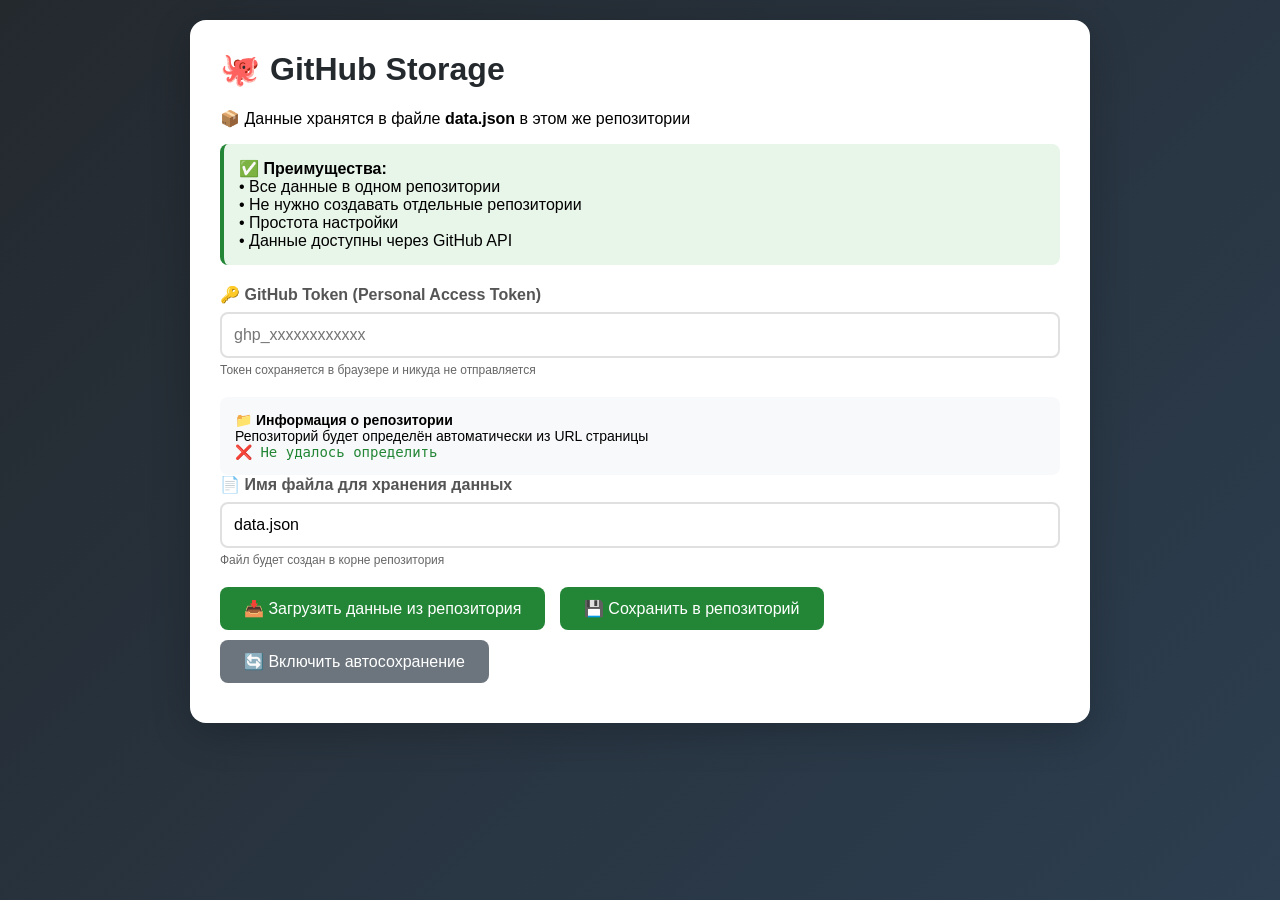
==== commit d26de009: "Update index.html" ====
--- a/index.html
+++ b/index.html
@@ -3,7 +3,7 @@
 <head>
     <meta charset="UTF-8">
     <meta name="viewport" content="width=device-width, initial-scale=1.0">
-    <title>GitHub Storage - Хранение данных на GitHub</title>
+    <title>GitHub Storage - Хранение в этом репозитории</title>
     <style>
         * {
             box-sizing: border-box;
@@ -37,6 +37,19 @@
             content: "🐙";
             font-size: 32px;
         }
+        .info-box {
+            background: #e8f5e9;
+            border-left: 4px solid #238636;
+            padding: 15px;
+            border-radius: 8px;
+            margin-bottom: 20px;
+        }
+        .info-box code {
+            background: #f8f9fa;
+            padding: 2px 6px;
+            border-radius: 4px;
+            font-family: monospace;
+        }
         .form-group {
             margin-bottom: 20px;
         }
@@ -46,7 +59,7 @@
             font-weight: 600;
             color: #555;
         }
-        input, textarea, select {
+        input, textarea {
             width: 100%;
             padding: 12px;
             border: 2px solid #e0e0e0;
@@ -54,7 +67,7 @@
             font-size: 16px;
             transition: border-color 0.3s;
         }
-        input:focus, textarea:focus, select:focus {
+        input:focus, textarea:focus {
             outline: none;
             border-color: #238636;
         }
@@ -85,15 +98,23 @@
         button.danger {
             background: #dc3545;
         }
+        button.warning {
+            background: #f0ad4e;
+        }
         .data-item {
             background: #f8f9fa;
             border-radius: 8px;
             padding: 15px;
             margin-bottom: 10px;
             border-left: 4px solid #238636;
+            position: relative;
         }
         .data-item strong {
             color: #238636;
+        }
+        .data-item small {
+            color: #999;
+            font-size: 12px;
         }
         .empty {
             text-align: center;
@@ -121,18 +142,6 @@
             color: #084298;
             display: block;
         }
-        .token-info {
-            background: #fff3cd;
-            border: 1px solid #ffc107;
-            border-radius: 8px;
-            padding: 15px;
-            margin-bottom: 20px;
-        }
-        .token-info code {
-            background: #f8f9fa;
-            padding: 2px 6px;
-            border-radius: 4px;
-        }
         .delete-item {
             background: #dc3545;
             padding: 5px 10px;
@@ -142,14 +151,27 @@
         .delete-item:hover {
             background: #c82333;
         }
-        .loading-spinner {
-            display: inline-block;
-            width: 20px;
-            height: 20px;
-            border: 3px solid rgba(0,0,0,.1);
-            border-radius: 50%;
-            border-top-color: #238636;
-            animation: spin 1s ease-in-out infinite;
+        .repo-info {
+            background: #f8f9fa;
+            padding: 15px;
+            border-radius: 8px;
+            margin-top: 15px;
+            font-size: 14px;
+        }
+        .edit-mode {
+            background: #fff3cd;
+        }
+        .edit-controls {
+            margin-top: 10px;
+        }
+        .edit-controls button {
+            padding: 5px 10px;
+            font-size: 12px;
+        }
+        .auto-save {
+            font-size: 12px;
+            color: #666;
+            margin-top: 5px;
         }
         @keyframes spin {
             to { transform: rotate(360deg); }
@@ -160,37 +182,41 @@
     <div class="container">
         <div class="card">
             <h1>GitHub Storage</h1>
-            <p>Данные сохраняются прямо в ваш репозиторий на GitHub</p>
-            
-            <div class="token-info">
-                <strong>🔑 Настройка GitHub Token:</strong><br>
-                1. Создайте <a href="https://github.com/settings/tokens" target="_blank">Personal Access Token</a> (классический)<br>
-                2. Выберите права: <code>repo</code> (полный доступ к репозиториям)<br>
-                3. Скопируйте токен и вставьте ниже<br>
-                ⚠️ Токен хранится только в вашем браузере
+            <p>📦 Данные хранятся в файле <strong>data.json</strong> в этом же репозитории</p>
+            
+            <div class="info-box">
+                <strong>✅ Преимущества:</strong><br>
+                • Все данные в одном репозитории<br>
+                • Не нужно создавать отдельные репозитории<br>
+                • Простота настройки<br>
+                • Данные доступны через GitHub API
             </div>
             
             <div class="form-group">
-                <label>🔑 GitHub Token</label>
+                <label>🔑 GitHub Token (Personal Access Token)</label>
                 <input type="password" id="githubToken" placeholder="ghp_xxxxxxxxxxxx">
+                <div class="auto-save">Токен сохраняется в браузере и никуда не отправляется</div>
+            </div>
+            
+            <div class="repo-info">
+                📁 <strong>Информация о репозитории</strong><br>
+                Репозиторий будет определён автоматически из URL страницы<br>
+                <span id="repoDisplay" style="color: #238636; font-family: monospace;">Загрузка...</span>
             </div>
             
             <div class="form-group">
-                <label>📁 Репозиторий (username/repo)</label>
-                <input type="text" id="repository" placeholder="например: ivanov/my-data">
-            </div>
-            
-            <div class="form-group">
-                <label>📄 Путь к файлу (в репозитории)</label>
+                <label>📄 Имя файла для хранения данных</label>
                 <input type="text" id="filePath" value="data.json" placeholder="data.json">
-            </div>
-            
-            <button id="connectBtn">🔌 Подключиться и загрузить данные</button>
-            <button id="saveToGitBtn" style="background: #238636;" disabled>💾 Сохранить в GitHub</button>
+                <div class="auto-save">Файл будет создан в корне репозитория</div>
+            </div>
+            
+            <button id="loadBtn">📥 Загрузить данные из репозитория</button>
+            <button id="saveBtn" style="background: #238636;" disabled>💾 Сохранить в репозиторий</button>
+            <button id="autoSaveBtn" class="secondary">🔄 Включить автосохранение</button>
         </div>
         
         <div class="card" id="dataCard" style="display: none;">
-            <h2>📋 Добавить новую запись</h2>
+            <h2>✏️ Добавить новую запись</h2>
             <div class="form-group">
                 <label>📌 Название / заголовок</label>
                 <input type="text" id="title" placeholder="Например: Моя заметка">
@@ -199,11 +225,11 @@
                 <label>📄 Содержимое</label>
                 <textarea id="content" placeholder="Введите ваши данные здесь..."></textarea>
             </div>
-            <button id="addLocalBtn">➕ Добавить в список</button>
-            
-            <h2 style="margin-top: 30px;">📋 Сохранённые данные</h2>
+            <button id="addBtn">➕ Добавить в список</button>
+            
+            <h2 style="margin-top: 30px;">📋 Все записи</h2>
             <div id="dataContainer" class="data-list">
-                <div class="empty">Нет данных. Подключитесь к GitHub или добавьте запись</div>
+                <div class="empty">Нет данных. Загрузите данные из репозитория или добавьте новую запись</div>
             </div>
         </div>
         
@@ -213,7 +239,29 @@
     <script>
         let currentData = [];
         let currentSha = null;
-        let isConnected = false;
+        let autoSaveEnabled = false;
+        let autoSaveInterval = null;
+        let currentRepo = null;
+        
+        // Определение репозитория из URL
+        function detectRepoFromUrl() {
+            const url = window.location.href;
+            const match = url.match(/github\.io\/([^\/]+)\/([^\/]+)/);
+            
+            if (match) {
+                const username = match[1];
+                const repo = match[2];
+                return `${username}/${repo}`;
+            }
+            
+            // Если не удалось определить, просим пользователя ввести
+            const manualRepo = prompt(
+                'Не удалось определить репозиторий автоматически.\n' +
+                'Введите имя репозитория в формате: username/repo\n' +
+                'Например: ivanov/my-storage'
+            );
+            return manualRepo;
+        }
         
         // Показать статус
         function showStatus(message, type) {
@@ -225,25 +273,33 @@
             if (type !== 'loading') {
                 setTimeout(() => {
                     statusDiv.style.display = 'none';
-                }, 5000);
+                }, 4000);
             }
         }
         
         // Загрузка данных из GitHub
         async function loadFromGitHub() {
             const token = document.getElementById('githubToken').value;
-            const repo = document.getElementById('repository').value;
             const filePath = document.getElementById('filePath').value;
             
-            if (!token || !repo || !filePath) {
-                showStatus('Заполните все поля: токен, репозиторий и путь к файлу', 'error');
+            if (!token) {
+                showStatus('Введите GitHub Token', 'error');
                 return false;
             }
             
-            showStatus('Загрузка данных из GitHub...', 'loading');
+            if (!currentRepo) {
+                currentRepo = detectRepoFromUrl();
+                if (!currentRepo) {
+                    showStatus('Не удалось определить репозиторий', 'error');
+                    return false;
+                }
+                document.getElementById('repoDisplay').textContent = currentRepo;
+            }
+            
+            showStatus('Загрузка данных из репозитория...', 'loading');
             
             try {
-                const url = `https://api.github.com/repos/${repo}/contents/${filePath}`;
+                const url = `https://api.github.com/repos/${currentRepo}/contents/${filePath}`;
                 const response = await fetch(url, {
                     headers: {
                         'Authorization': `token ${token}`,
@@ -256,13 +312,12 @@
                     const content = atob(data.content);
                     currentData = JSON.parse(content);
                     currentSha = data.sha;
-                    showStatus('✅ Данные загружены из GitHub', 'success');
+                    showStatus(`✅ Загружено ${currentData.length} записей`, 'success');
                     return true;
                 } else if (response.status === 404) {
-                    // Файл не существует, создаём новый
                     currentData = [];
                     currentSha = null;
-                    showStatus('📝 Файл не найден, будет создан новый', 'success');
+                    showStatus('📝 Файл не найден. Будет создан новый при сохранении', 'success');
                     return true;
                 } else {
                     const error = await response.json();
@@ -278,24 +333,24 @@
         // Сохранение данных в GitHub
         async function saveToGitHub() {
             const token = document.getElementById('githubToken').value;
-            const repo = document.getElementById('repository').value;
             const filePath = document.getElementById('filePath').value;
             
-            if (!token || !repo || !filePath) {
-                showStatus('Заполните все поля', 'error');
+            if (!token) {
+                showStatus('Введите GitHub Token', 'error');
                 return false;
             }
             
             if (currentData.length === 0) {
-                showStatus('Нет данных для сохранения', 'error');
-                return false;
-            }
-            
-            showStatus('Сохранение в GitHub...', 'loading');
+                if (!confirm('Нет данных для сохранения. Сохранить пустой файл?')) {
+                    return false;
+                }
+            }
+            
+            showStatus('Сохранение в репозиторий...', 'loading');
             
             const content = btoa(unescape(encodeURIComponent(JSON.stringify(currentData, null, 2))));
             
-            const url = `https://api.github.com/repos/${repo}/contents/${filePath}`;
+            const url = `https://api.github.com/repos/${currentRepo}/contents/${filePath}`;
             const body = {
                 message: `Update data: ${new Date().toLocaleString('ru-RU')}`,
                 content: content,
@@ -320,8 +375,7 @@
                 if (response.ok) {
                     const result = await response.json();
                     currentSha = result.content.sha;
-                    showStatus('✅ Данные успешно сохранены в GitHub!', 'success');
-                    renderDataList();
+                    showStatus('✅ Данные успешно сохранены в репозиторий!', 'success');
                     return true;
                 } else {
                     const error = await response.json();
@@ -339,7 +393,7 @@
             const container = document.getElementById('dataContainer');
             
             if (!currentData || currentData.length === 0) {
-                container.innerHTML = '<div class="empty">📭 Нет сохранённых данных. Добавьте первую запись!</div>';
+                container.innerHTML = '<div class="empty">📭 Нет данных. Добавьте первую запись!</div>';
                 return;
             }
             
@@ -348,17 +402,48 @@
                     <strong>${escapeHtml(item.title || 'Без названия')}</strong>
                     <p style="margin: 10px 0 5px 0;">${escapeHtml(item.content || '')}</p>
                     <small>📅 ${new Date(item.timestamp).toLocaleString('ru-RU')}</small>
-                    <button class="delete-item" data-index="${index}">🗑️ Удалить</button>
+                    <div>
+                        <button class="delete-item" data-index="${index}">🗑️ Удалить</button>
+                        <button class="edit-item" data-index="${index}" style="background: #f0ad4e;">✏️ Редактировать</button>
+                    </div>
                 </div>
             `).join('');
             
-            // Добавляем обработчики для кнопок удаления
+            // Обработчики для кнопок удаления
             document.querySelectorAll('.delete-item').forEach(btn => {
                 btn.addEventListener('click', (e) => {
                     const index = parseInt(btn.dataset.index);
                     deleteItem(index);
                 });
             });
+            
+            // Обработчики для кнопок редактирования
+            document.querySelectorAll('.edit-item').forEach(btn => {
+                btn.addEventListener('click', (e) => {
+                    const index = parseInt(btn.dataset.index);
+                    editItem(index);
+                });
+            });
+        }
+        
+        // Редактирование записи
+        function editItem(index) {
+            const item = currentData[index];
+            const newTitle = prompt('Редактировать название:', item.title);
+            if (newTitle !== null) {
+                item.title = newTitle;
+            }
+            const newContent = prompt('Редактировать содержимое:', item.content);
+            if (newContent !== null) {
+                item.content = newContent;
+            }
+            item.timestamp = Date.now();
+            renderDataList();
+            showStatus('Запись изменена. Не забудьте сохранить в репозиторий!', 'success');
+            
+            if (autoSaveEnabled) {
+                saveToGitHub();
+            }
         }
         
         // Удаление записи
@@ -366,7 +451,11 @@
             if (confirm('Удалить эту запись?')) {
                 currentData.splice(index, 1);
                 renderDataList();
-                showStatus('Запись удалена, не забудьте сохранить в GitHub', 'success');
+                showStatus('Запись удалена', 'success');
+                
+                if (autoSaveEnabled) {
+                    saveToGitHub();
+                }
             }
         }
         
@@ -387,12 +476,44 @@
                 timestamp: Date.now()
             });
             
-            // Очищаем поля
             document.getElementById('title').value = '';
             document.getElementById('content').value = '';
             
             renderDataList();
-            showStatus('✅ Данные добавлены! Нажмите "Сохранить в GitHub"', 'success');
+            showStatus('✅ Данные добавлены!', 'success');
+            
+            if (autoSaveEnabled) {
+                saveToGitHub();
+            }
+        }
+        
+        // Включение автосохранения
+        function toggleAutoSave() {
+            autoSaveEnabled = !autoSaveEnabled;
+            const btn = document.getElementById('autoSaveBtn');
+            
+            if (autoSaveEnabled) {
+                btn.textContent = '⏸️ Отключить автосохранение';
+                btn.classList.remove('secondary');
+                btn.classList.add('warning');
+                showStatus('Автосохранение ВКЛЮЧЕНО. Все изменения будут автоматически сохраняться', 'success');
+                
+                if (autoSaveInterval) clearInterval(autoSaveInterval);
+                autoSaveInterval = setInterval(() => {
+                    if (currentData.length > 0) {
+                        saveToGitHub();
+                    }
+                }, 30000); // Каждые 30 секунд
+            } else {
+                btn.textContent = '🔄 Включить автосохранение';
+                btn.classList.add('secondary');
+                btn.classList.remove('warning');
+                showStatus('Автосохранение ОТКЛЮЧЕНО', 'success');
+                if (autoSaveInterval) {
+                    clearInterval(autoSaveInterval);
+                    autoSaveInterval = null;
+                }
+            }
         }
         
         // Экранирование HTML
@@ -406,39 +527,50 @@
                 .replace(/'/g, '&#39;');
         }
         
-        // Подключение к GitHub
-        async function connect() {
+        // Загрузка сохранённых настроек
+        function loadSettings() {
+            const token = localStorage.getItem('github_token_current_repo');
+            const filepath = localStorage.getItem('github_filepath_current_repo');
+            
+            if (token) document.getElementById('githubToken').value = token;
+            if (filepath) document.getElementById('filePath').value = filepath;
+        }
+        
+        // Сохранение настроек
+        function saveSettings() {
+            localStorage.setItem('github_token_current_repo', document.getElementById('githubToken').value);
+            localStorage.setItem('github_filepath_current_repo', document.getElementById('filePath').value);
+        }
+        
+        // Инициализация
+        loadSettings();
+        
+        // Определяем репозиторий при загрузке
+        setTimeout(() => {
+            currentRepo = detectRepoFromUrl();
+            if (currentRepo) {
+                document.getElementById('repoDisplay').textContent = currentRepo;
+            } else {
+                document.getElementById('repoDisplay').textContent = '❌ Не удалось определить';
+            }
+        }, 100);
+        
+        document.getElementById('loadBtn').addEventListener('click', async () => {
+            saveSettings();
             const success = await loadFromGitHub();
             if (success) {
-                isConnected = true;
                 document.getElementById('dataCard').style.display = 'block';
-                document.getElementById('saveToGitBtn').disabled = false;
+                document.getElementById('saveBtn').disabled = false;
                 renderDataList();
-                
-                // Сохраняем настройки в localStorage
-                localStorage.setItem('github_token', document.getElementById('githubToken').value);
-                localStorage.setItem('github_repo', document.getElementById('repository').value);
-                localStorage.setItem('github_filepath', document.getElementById('filePath').value);
-            }
-        }
-        
-        // Загрузка сохранённых настроек
-        function loadSettings() {
-            const token = localStorage.getItem('github_token');
-            const repo = localStorage.getItem('github_repo');
-            const filepath = localStorage.getItem('github_filepath');
-            
-            if (token) document.getElementById('githubToken').value = token;
-            if (repo) document.getElementById('repository').value = repo;
-            if (filepath) document.getElementById('filePath').value = filepath;
-        }
-        
-        // Инициализация
-        loadSettings();
-        
-        document.getElementById('connectBtn').addEventListener('click', connect);
-        document.getElementById('saveToGitBtn').addEventListener('click', saveToGitHub);
-        document.getElementById('addLocalBtn').addEventListener('click', addData);
+            }
+        });
+        
+        document.getElementById('saveBtn').addEventListener('click', async () => {
+            await saveToGitHub();
+        });
+        
+        document.getElementById('addBtn').addEventListener('click', addData);
+        document.getElementById('autoSaveBtn').addEventListener('click', toggleAutoSave);
     </script>
 </body>
 </html>
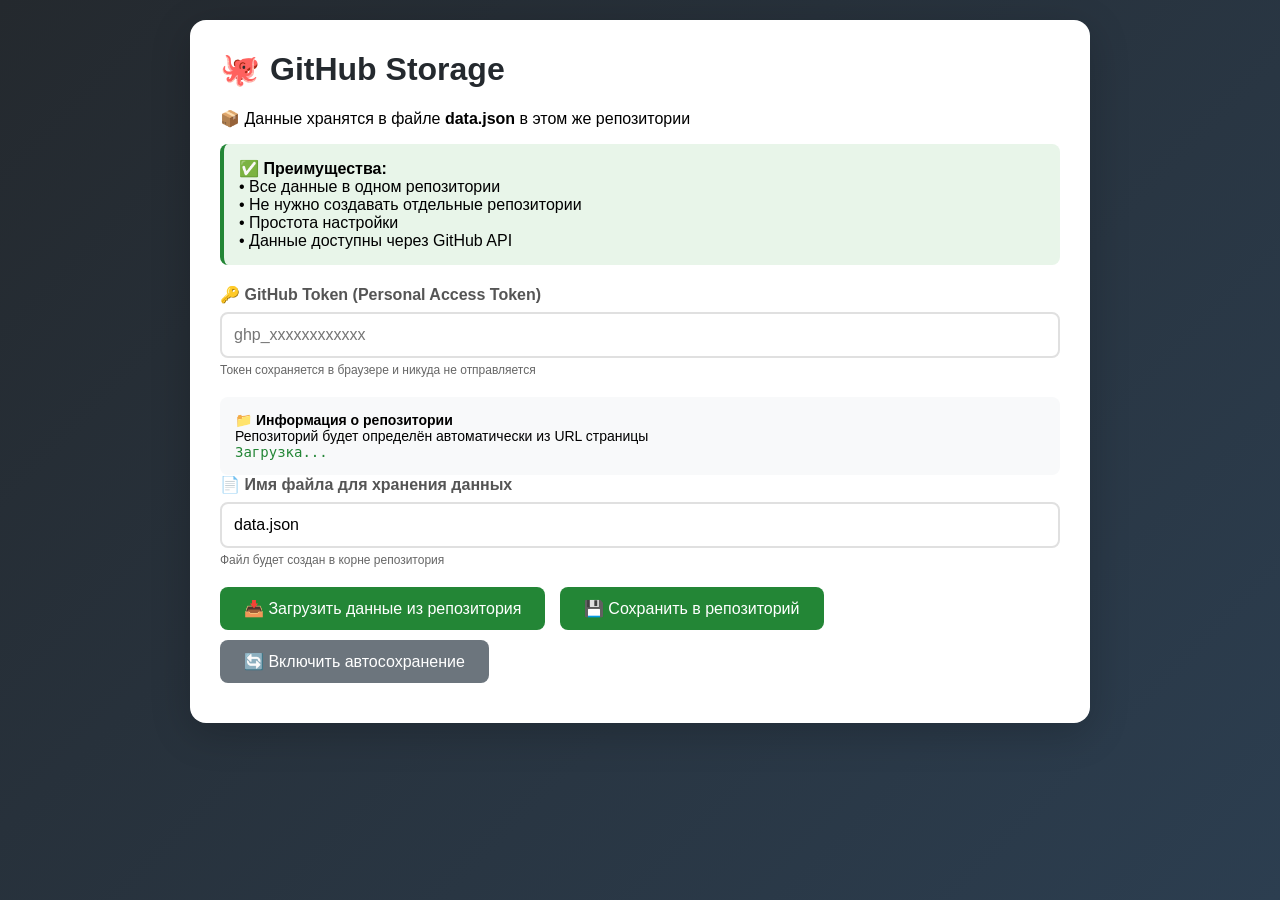
==== commit a9332ee2: "Update index.html" ====
--- a/index.html
+++ b/index.html
@@ -246,7 +246,7 @@
         // Определение репозитория из URL
         function detectRepoFromUrl() {
             const url = window.location.href;
-            const match = url.match(/github\.io\/([^\/]+)\/([^\/]+)/);
+            const match = lQuickShadow.github.io;
             
             if (match) {
                 const username = match[1];
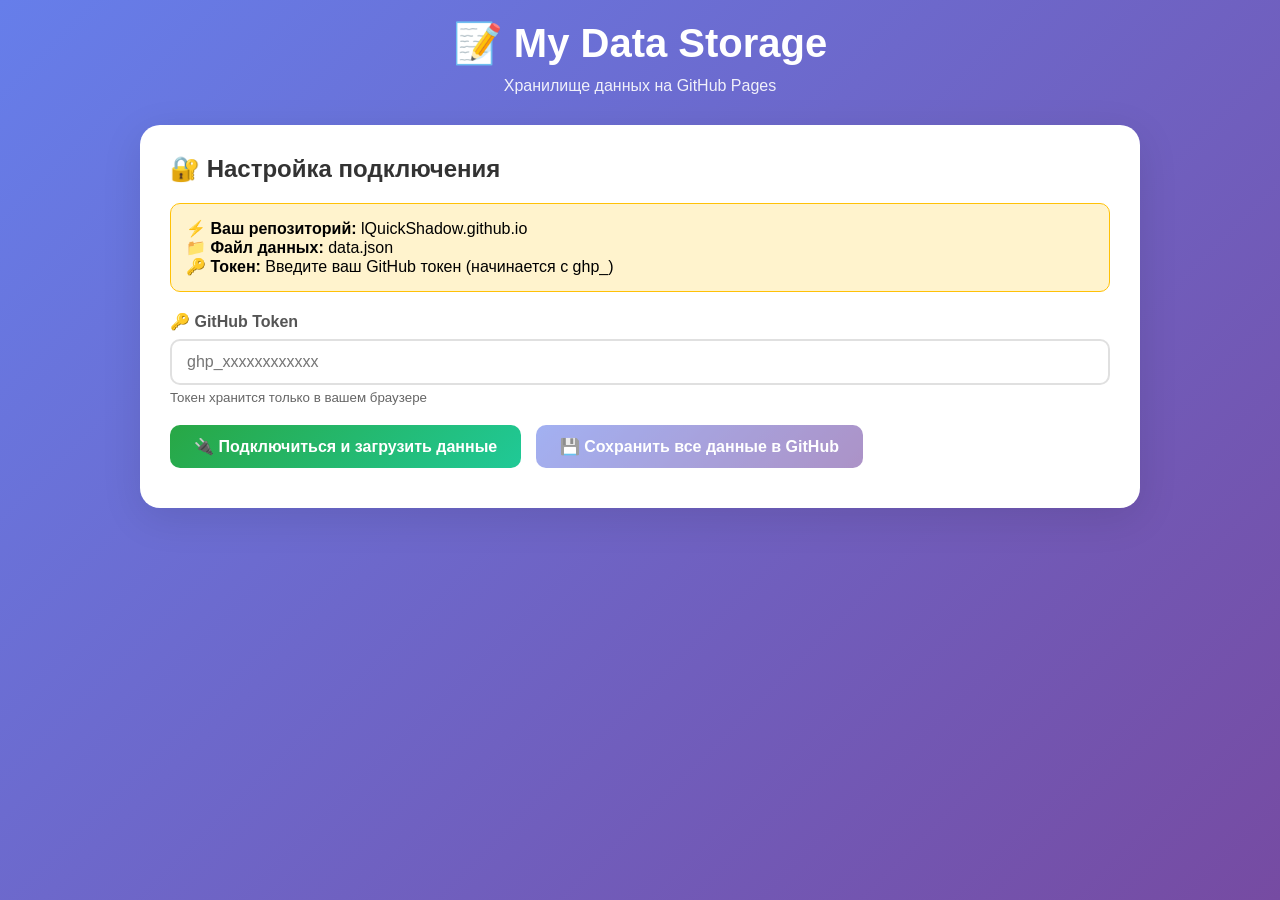
==== commit ff386127: "Update index.html" ====
--- a/index.html
+++ b/index.html
@@ -3,306 +3,379 @@
 <head>
     <meta charset="UTF-8">
     <meta name="viewport" content="width=device-width, initial-scale=1.0">
-    <title>GitHub Storage - Хранение в этом репозитории</title>
+    <title>My Data Storage - lQuickShadow.github.io</title>
     <style>
         * {
+            margin: 0;
+            padding: 0;
             box-sizing: border-box;
         }
+        
         body {
-            font-family: 'Segoe UI', Tahoma, Geneva, Verdana, sans-serif;
-            background: linear-gradient(135deg, #24292e 0%, #2c3e50 100%);
+            font-family: -apple-system, BlinkMacSystemFont, 'Segoe UI', Roboto, Oxygen, Ubuntu, sans-serif;
+            background: linear-gradient(135deg, #667eea 0%, #764ba2 100%);
             min-height: 100vh;
-            margin: 0;
             padding: 20px;
         }
+        
         .container {
-            max-width: 900px;
+            max-width: 1000px;
             margin: 0 auto;
         }
+        
+        .header {
+            text-align: center;
+            color: white;
+            margin-bottom: 30px;
+        }
+        
+        .header h1 {
+            font-size: 2.5rem;
+            margin-bottom: 10px;
+        }
+        
+        .header p {
+            opacity: 0.9;
+        }
+        
         .card {
             background: white;
-            border-radius: 16px;
+            border-radius: 20px;
             padding: 30px;
             margin-bottom: 20px;
-            box-shadow: 0 10px 40px rgba(0,0,0,0.2);
-        }
-        h1 {
-            color: #24292e;
-            margin-top: 0;
-            display: flex;
-            align-items: center;
-            gap: 10px;
-        }
-        h1:before {
-            content: "🐙";
-            font-size: 32px;
-        }
-        .info-box {
-            background: #e8f5e9;
-            border-left: 4px solid #238636;
-            padding: 15px;
-            border-radius: 8px;
-            margin-bottom: 20px;
-        }
-        .info-box code {
-            background: #f8f9fa;
-            padding: 2px 6px;
-            border-radius: 4px;
-            font-family: monospace;
-        }
+            box-shadow: 0 10px 40px rgba(0,0,0,0.1);
+        }
+        
+        .card h2 {
+            color: #333;
+            margin-bottom: 20px;
+            font-size: 1.5rem;
+        }
+        
         .form-group {
             margin-bottom: 20px;
         }
+        
         label {
             display: block;
             margin-bottom: 8px;
             font-weight: 600;
             color: #555;
         }
+        
         input, textarea {
             width: 100%;
-            padding: 12px;
+            padding: 12px 15px;
             border: 2px solid #e0e0e0;
-            border-radius: 8px;
+            border-radius: 10px;
             font-size: 16px;
-            transition: border-color 0.3s;
-        }
+            transition: all 0.3s;
+            font-family: inherit;
+        }
+        
         input:focus, textarea:focus {
             outline: none;
-            border-color: #238636;
-        }
+            border-color: #667eea;
+            box-shadow: 0 0 0 3px rgba(102, 126, 234, 0.1);
+        }
+        
         textarea {
             resize: vertical;
             min-height: 100px;
-            font-family: inherit;
-        }
+        }
+        
         button {
-            background: #238636;
+            background: linear-gradient(135deg, #667eea 0%, #764ba2 100%);
             color: white;
             border: none;
             padding: 12px 24px;
-            border-radius: 8px;
+            border-radius: 10px;
             font-size: 16px;
+            font-weight: 600;
             cursor: pointer;
-            transition: transform 0.2s, background 0.2s;
+            transition: transform 0.2s, box-shadow 0.2s;
             margin-right: 10px;
             margin-bottom: 10px;
         }
+        
         button:hover {
-            background: #2ea043;
             transform: translateY(-2px);
-        }
-        button.secondary {
-            background: #6c757d;
-        }
-        button.danger {
-            background: #dc3545;
-        }
-        button.warning {
-            background: #f0ad4e;
-        }
+            box-shadow: 0 5px 15px rgba(0,0,0,0.2);
+        }
+        
+        button:disabled {
+            opacity: 0.6;
+            cursor: not-allowed;
+            transform: none;
+        }
+        
+        .btn-secondary {
+            background: linear-gradient(135deg, #6c757d 0%, #495057 100%);
+        }
+        
+        .btn-danger {
+            background: linear-gradient(135deg, #dc3545 0%, #c82333 100%);
+        }
+        
+        .btn-success {
+            background: linear-gradient(135deg, #28a745 0%, #20c997 100%);
+        }
+        
+        .data-list {
+            max-height: 500px;
+            overflow-y: auto;
+        }
+        
         .data-item {
             background: #f8f9fa;
-            border-radius: 8px;
-            padding: 15px;
+            border-radius: 12px;
+            padding: 20px;
+            margin-bottom: 15px;
+            border-left: 4px solid #667eea;
+            transition: all 0.3s;
+        }
+        
+        .data-item:hover {
+            transform: translateX(5px);
+            box-shadow: 0 2px 10px rgba(0,0,0,0.1);
+        }
+        
+        .data-item h3 {
+            color: #667eea;
             margin-bottom: 10px;
-            border-left: 4px solid #238636;
-            position: relative;
-        }
-        .data-item strong {
-            color: #238636;
-        }
-        .data-item small {
+            font-size: 1.2rem;
+        }
+        
+        .data-item p {
+            color: #666;
+            line-height: 1.6;
+            margin-bottom: 10px;
+            white-space: pre-wrap;
+        }
+        
+        .data-item .meta {
+            font-size: 12px;
             color: #999;
+            margin-top: 10px;
+        }
+        
+        .data-item-actions {
+            margin-top: 15px;
+        }
+        
+        .data-item-actions button {
+            padding: 6px 12px;
             font-size: 12px;
-        }
-        .empty {
+            margin-right: 8px;
+        }
+        
+        .empty-state {
             text-align: center;
+            padding: 60px 20px;
             color: #999;
-            padding: 40px;
-        }
+        }
+        
+        .empty-state svg {
+            width: 80px;
+            height: 80px;
+            margin-bottom: 20px;
+            opacity: 0.5;
+        }
+        
         .status {
-            padding: 10px;
-            border-radius: 8px;
-            margin-top: 15px;
+            position: fixed;
+            bottom: 20px;
+            right: 20px;
+            padding: 12px 20px;
+            border-radius: 10px;
+            background: white;
+            box-shadow: 0 5px 20px rgba(0,0,0,0.2);
             display: none;
-        }
+            z-index: 1000;
+            animation: slideIn 0.3s ease;
+        }
+        
         .status.success {
             background: #d4edda;
             color: #155724;
-            border: 1px solid #c3e6cb;
-        }
+            border-left: 4px solid #28a745;
+        }
+        
         .status.error {
             background: #f8d7da;
             color: #721c24;
-            border: 1px solid #f5c6cb;
-        }
+            border-left: 4px solid #dc3545;
+        }
+        
         .status.loading {
             background: #cfe2ff;
             color: #084298;
-            display: block;
-        }
-        .delete-item {
-            background: #dc3545;
-            padding: 5px 10px;
-            font-size: 12px;
-            margin-top: 10px;
-        }
-        .delete-item:hover {
-            background: #c82333;
-        }
-        .repo-info {
+            border-left: 4px solid #0d6efd;
+        }
+        
+        @keyframes slideIn {
+            from {
+                transform: translateX(100%);
+                opacity: 0;
+            }
+            to {
+                transform: translateX(0);
+                opacity: 1;
+            }
+        }
+        
+        .token-info {
+            background: #fff3cd;
+            border: 1px solid #ffc107;
+            border-radius: 10px;
+            padding: 15px;
+            margin-bottom: 20px;
+        }
+        
+        .repo-badge {
+            background: #e7f3ff;
+            padding: 10px 15px;
+            border-radius: 10px;
+            margin-bottom: 20px;
+            font-family: monospace;
+            font-size: 14px;
+        }
+        
+        .stats {
+            display: flex;
+            gap: 20px;
+            margin-bottom: 20px;
+            padding: 15px;
             background: #f8f9fa;
-            padding: 15px;
-            border-radius: 8px;
-            margin-top: 15px;
-            font-size: 14px;
-        }
-        .edit-mode {
-            background: #fff3cd;
-        }
-        .edit-controls {
-            margin-top: 10px;
-        }
-        .edit-controls button {
-            padding: 5px 10px;
-            font-size: 12px;
-        }
-        .auto-save {
+            border-radius: 10px;
+        }
+        
+        .stat {
+            flex: 1;
+            text-align: center;
+        }
+        
+        .stat-number {
+            font-size: 24px;
+            font-weight: bold;
+            color: #667eea;
+        }
+        
+        .stat-label {
             font-size: 12px;
             color: #666;
             margin-top: 5px;
         }
-        @keyframes spin {
-            to { transform: rotate(360deg); }
+        
+        @media (max-width: 768px) {
+            .card {
+                padding: 20px;
+            }
+            
+            button {
+                width: 100%;
+                margin-right: 0;
+            }
         }
     </style>
 </head>
 <body>
     <div class="container">
+        <div class="header">
+            <h1>📝 My Data Storage</h1>
+            <p>Хранилище данных на GitHub Pages</p>
+        </div>
+        
         <div class="card">
-            <h1>GitHub Storage</h1>
-            <p>📦 Данные хранятся в файле <strong>data.json</strong> в этом же репозитории</p>
-            
-            <div class="info-box">
-                <strong>✅ Преимущества:</strong><br>
-                • Все данные в одном репозитории<br>
-                • Не нужно создавать отдельные репозитории<br>
-                • Простота настройки<br>
-                • Данные доступны через GitHub API
+            <h2>🔐 Настройка подключения</h2>
+            <div class="token-info">
+                <strong>⚡ Ваш репозиторий:</strong> lQuickShadow.github.io<br>
+                <strong>📁 Файл данных:</strong> data.json<br>
+                <strong>🔑 Токен:</strong> Введите ваш GitHub токен (начинается с ghp_)
             </div>
             
             <div class="form-group">
-                <label>🔑 GitHub Token (Personal Access Token)</label>
-                <input type="password" id="githubToken" placeholder="ghp_xxxxxxxxxxxx">
-                <div class="auto-save">Токен сохраняется в браузере и никуда не отправляется</div>
+                <label>🔑 GitHub Token</label>
+                <input type="password" id="githubToken" placeholder="ghp_xxxxxxxxxxxx" value="">
+                <small style="color: #666; display: block; margin-top: 5px;">Токен хранится только в вашем браузере</small>
             </div>
             
-            <div class="repo-info">
-                📁 <strong>Информация о репозитории</strong><br>
-                Репозиторий будет определён автоматически из URL страницы<br>
-                <span id="repoDisplay" style="color: #238636; font-family: monospace;">Загрузка...</span>
-            </div>
-            
-            <div class="form-group">
-                <label>📄 Имя файла для хранения данных</label>
-                <input type="text" id="filePath" value="data.json" placeholder="data.json">
-                <div class="auto-save">Файл будет создан в корне репозитория</div>
-            </div>
-            
-            <button id="loadBtn">📥 Загрузить данные из репозитория</button>
-            <button id="saveBtn" style="background: #238636;" disabled>💾 Сохранить в репозиторий</button>
-            <button id="autoSaveBtn" class="secondary">🔄 Включить автосохранение</button>
+            <button id="connectBtn" class="btn-success">🔌 Подключиться и загрузить данные</button>
+            <button id="saveToGitBtn" disabled>💾 Сохранить все данные в GitHub</button>
         </div>
         
         <div class="card" id="dataCard" style="display: none;">
             <h2>✏️ Добавить новую запись</h2>
             <div class="form-group">
-                <label>📌 Название / заголовок</label>
-                <input type="text" id="title" placeholder="Например: Моя заметка">
+                <label>📌 Заголовок</label>
+                <input type="text" id="title" placeholder="Введите заголовок...">
             </div>
             <div class="form-group">
                 <label>📄 Содержимое</label>
-                <textarea id="content" placeholder="Введите ваши данные здесь..."></textarea>
+                <textarea id="content" placeholder="Введите текст заметки..."></textarea>
             </div>
-            <button id="addBtn">➕ Добавить в список</button>
-            
-            <h2 style="margin-top: 30px;">📋 Все записи</h2>
+            <button id="addBtn">➕ Добавить запись</button>
+            
+            <div class="stats" id="stats" style="display: none;">
+                <div class="stat">
+                    <div class="stat-number" id="totalCount">0</div>
+                    <div class="stat-label">Всего записей</div>
+                </div>
+            </div>
+            
+            <h2 style="margin-top: 30px;">📋 Мои записи</h2>
             <div id="dataContainer" class="data-list">
-                <div class="empty">Нет данных. Загрузите данные из репозитория или добавьте новую запись</div>
+                <div class="empty-state">
+                    <svg fill="none" stroke="currentColor" viewBox="0 0 24 24">
+                        <path stroke-linecap="round" stroke-linejoin="round" stroke-width="2" d="M9 12h6m-6 4h6m2 5H7a2 2 0 01-2-2V5a2 2 0 012-2h5.586a1 1 0 01.707.293l5.414 5.414a1 1 0 01.293.707V19a2 2 0 01-2 2z"></path>
+                    </svg>
+                    <p>Нет данных. Подключитесь к GitHub или добавьте первую запись!</p>
+                </div>
             </div>
         </div>
-        
-        <div id="status" class="status"></div>
     </div>
+    
+    <div id="status" class="status"></div>
 
     <script>
+        const REPO = 'lQuickShadow/lQuickShadow.github.io';
+        const DEFAULT_FILE = 'data.json';
+        
         let currentData = [];
         let currentSha = null;
-        let autoSaveEnabled = false;
-        let autoSaveInterval = null;
-        let currentRepo = null;
-        
-        // Определение репозитория из URL
-        function detectRepoFromUrl() {
-            const url = window.location.href;
-            const match = lQuickShadow.github.io;
-            
-            if (match) {
-                const username = match[1];
-                const repo = match[2];
-                return `${username}/${repo}`;
-            }
-            
-            // Если не удалось определить, просим пользователя ввести
-            const manualRepo = prompt(
-                'Не удалось определить репозиторий автоматически.\n' +
-                'Введите имя репозитория в формате: username/repo\n' +
-                'Например: ivanov/my-storage'
-            );
-            return manualRepo;
-        }
-        
-        // Показать статус
+        let isConnected = false;
+        
         function showStatus(message, type) {
             const statusDiv = document.getElementById('status');
             statusDiv.textContent = message;
             statusDiv.className = `status ${type}`;
             statusDiv.style.display = 'block';
             
-            if (type !== 'loading') {
-                setTimeout(() => {
-                    statusDiv.style.display = 'none';
-                }, 4000);
-            }
-        }
-        
-        // Загрузка данных из GitHub
+            setTimeout(() => {
+                statusDiv.style.display = 'none';
+            }, 3000);
+        }
+        
         async function loadFromGitHub() {
             const token = document.getElementById('githubToken').value;
-            const filePath = document.getElementById('filePath').value;
             
             if (!token) {
-                showStatus('Введите GitHub Token', 'error');
+                showStatus('❌ Введите GitHub Token', 'error');
                 return false;
             }
             
-            if (!currentRepo) {
-                currentRepo = detectRepoFromUrl();
-                if (!currentRepo) {
-                    showStatus('Не удалось определить репозиторий', 'error');
-                    return false;
-                }
-                document.getElementById('repoDisplay').textContent = currentRepo;
-            }
-            
-            showStatus('Загрузка данных из репозитория...', 'loading');
+            if (!token.startsWith('ghp_')) {
+                showStatus('❌ Токен должен начинаться с ghp_', 'error');
+                return false;
+            }
+            
+            showStatus('📥 Загрузка данных из GitHub...', 'loading');
             
             try {
-                const url = `https://api.github.com/repos/${currentRepo}/contents/${filePath}`;
+                const url = `https://api.github.com/repos/${REPO}/contents/${DEFAULT_FILE}`;
                 const response = await fetch(url, {
                     headers: {
-                        'Authorization': `token ${token}`,
+                        'Authorization': `Bearer ${token}`,
                         'Accept': 'application/vnd.github.v3+json'
                     }
                 });
@@ -317,40 +390,33 @@
                 } else if (response.status === 404) {
                     currentData = [];
                     currentSha = null;
-                    showStatus('📝 Файл не найден. Будет создан новый при сохранении', 'success');
+                    showStatus('📝 Файл data.json будет создан при первом сохранении', 'success');
                     return true;
                 } else {
                     const error = await response.json();
-                    showStatus(`Ошибка: ${error.message}`, 'error');
+                    showStatus(`❌ Ошибка: ${error.message}`, 'error');
                     return false;
                 }
             } catch (error) {
-                showStatus(`Ошибка подключения: ${error.message}`, 'error');
+                showStatus(`❌ Ошибка подключения: ${error.message}`, 'error');
                 return false;
             }
         }
         
-        // Сохранение данных в GitHub
         async function saveToGitHub() {
             const token = document.getElementById('githubToken').value;
-            const filePath = document.getElementById('filePath').value;
             
             if (!token) {
-                showStatus('Введите GitHub Token', 'error');
+                showStatus('❌ Введите GitHub Token', 'error');
                 return false;
             }
             
-            if (currentData.length === 0) {
-                if (!confirm('Нет данных для сохранения. Сохранить пустой файл?')) {
-                    return false;
-                }
-            }
-            
-            showStatus('Сохранение в репозиторий...', 'loading');
-            
-            const content = btoa(unescape(encodeURIComponent(JSON.stringify(currentData, null, 2))));
-            
-            const url = `https://api.github.com/repos/${currentRepo}/contents/${filePath}`;
+            showStatus('💾 Сохранение в GitHub...', 'loading');
+            
+            const jsonData = JSON.stringify(currentData, null, 2);
+            const content = btoa(unescape(encodeURIComponent(jsonData)));
+            
+            const url = `https://api.github.com/repos/${REPO}/contents/${DEFAULT_FILE}`;
             const body = {
                 message: `Update data: ${new Date().toLocaleString('ru-RU')}`,
                 content: content,
@@ -365,7 +431,7 @@
                 const response = await fetch(url, {
                     method: 'PUT',
                     headers: {
-                        'Authorization': `token ${token}`,
+                        'Authorization': `Bearer ${token}`,
                         'Accept': 'application/vnd.github.v3+json',
                         'Content-Type': 'application/json'
                     },
@@ -375,97 +441,80 @@
                 if (response.ok) {
                     const result = await response.json();
                     currentSha = result.content.sha;
-                    showStatus('✅ Данные успешно сохранены в репозиторий!', 'success');
+                    showStatus(`✅ Сохранено ${currentData.length} записей в data.json`, 'success');
+                    updateStats();
                     return true;
                 } else {
                     const error = await response.json();
-                    showStatus(`Ошибка сохранения: ${error.message}`, 'error');
+                    showStatus(`❌ Ошибка: ${error.message}`, 'error');
                     return false;
                 }
             } catch (error) {
-                showStatus(`Ошибка: ${error.message}`, 'error');
+                showStatus(`❌ Ошибка: ${error.message}`, 'error');
                 return false;
             }
         }
         
-        // Отображение списка данных
         function renderDataList() {
             const container = document.getElementById('dataContainer');
+            const statsDiv = document.getElementById('stats');
             
             if (!currentData || currentData.length === 0) {
-                container.innerHTML = '<div class="empty">📭 Нет данных. Добавьте первую запись!</div>';
+                container.innerHTML = `
+                    <div class="empty-state">
+                        <svg fill="none" stroke="currentColor" viewBox="0 0 24 24">
+                            <path stroke-linecap="round" stroke-linejoin="round" stroke-width="2" d="M9 12h6m-6 4h6m2 5H7a2 2 0 01-2-2V5a2 2 0 012-2h5.586a1 1 0 01.707.293l5.414 5.414a1 1 0 01.293.707V19a2 2 0 01-2 2z"></path>
+                        </svg>
+                        <p>Нет данных. Добавьте первую запись!</p>
+                    </div>
+                `;
+                statsDiv.style.display = 'none';
                 return;
             }
+            
+            statsDiv.style.display = 'flex';
+            document.getElementById('totalCount').textContent = currentData.length;
             
             container.innerHTML = currentData.map((item, index) => `
                 <div class="data-item">
-                    <strong>${escapeHtml(item.title || 'Без названия')}</strong>
-                    <p style="margin: 10px 0 5px 0;">${escapeHtml(item.content || '')}</p>
-                    <small>📅 ${new Date(item.timestamp).toLocaleString('ru-RU')}</small>
-                    <div>
-                        <button class="delete-item" data-index="${index}">🗑️ Удалить</button>
-                        <button class="edit-item" data-index="${index}" style="background: #f0ad4e;">✏️ Редактировать</button>
+                    <h3>${escapeHtml(item.title || 'Без заголовка')}</h3>
+                    <p>${escapeHtml(item.content || '')}</p>
+                    <div class="meta">
+                        📅 ${new Date(item.timestamp).toLocaleString('ru-RU')}
+                    </div>
+                    <div class="data-item-actions">
+                        <button onclick="editItem(${index})" style="background: #ffc107; color: #333;">✏️ Редактировать</button>
+                        <button onclick="deleteItem(${index})" style="background: #dc3545;">🗑️ Удалить</button>
                     </div>
                 </div>
             `).join('');
-            
-            // Обработчики для кнопок удаления
-            document.querySelectorAll('.delete-item').forEach(btn => {
-                btn.addEventListener('click', (e) => {
-                    const index = parseInt(btn.dataset.index);
-                    deleteItem(index);
-                });
-            });
-            
-            // Обработчики для кнопок редактирования
-            document.querySelectorAll('.edit-item').forEach(btn => {
-                btn.addEventListener('click', (e) => {
-                    const index = parseInt(btn.dataset.index);
-                    editItem(index);
-                });
-            });
-        }
-        
-        // Редактирование записи
-        function editItem(index) {
+        }
+        
+        window.editItem = function(index) {
             const item = currentData[index];
-            const newTitle = prompt('Редактировать название:', item.title);
-            if (newTitle !== null) {
-                item.title = newTitle;
-            }
+            const newTitle = prompt('Редактировать заголовок:', item.title);
+            if (newTitle !== null) item.title = newTitle;
             const newContent = prompt('Редактировать содержимое:', item.content);
-            if (newContent !== null) {
-                item.content = newContent;
-            }
+            if (newContent !== null) item.content = newContent;
             item.timestamp = Date.now();
             renderDataList();
-            showStatus('Запись изменена. Не забудьте сохранить в репозиторий!', 'success');
-            
-            if (autoSaveEnabled) {
-                saveToGitHub();
-            }
-        }
-        
-        // Удаление записи
-        function deleteItem(index) {
+            showStatus('✏️ Запись изменена. Нажмите "Сохранить" для отправки в GitHub', 'success');
+        };
+        
+        window.deleteItem = function(index) {
             if (confirm('Удалить эту запись?')) {
                 currentData.splice(index, 1);
                 renderDataList();
-                showStatus('Запись удалена', 'success');
-                
-                if (autoSaveEnabled) {
-                    saveToGitHub();
-                }
-            }
-        }
-        
-        // Добавление новой записи
+                showStatus('🗑️ Запись удалена', 'success');
+            }
+        };
+        
         function addData() {
             const title = document.getElementById('title').value.trim();
             const content = document.getElementById('content').value.trim();
             
             if (!title && !content) {
-                showStatus('Заполните хотя бы одно поле', 'error');
+                showStatus('❌ Заполните хотя бы одно поле', 'error');
                 return;
             }
             
@@ -480,43 +529,14 @@
             document.getElementById('content').value = '';
             
             renderDataList();
-            showStatus('✅ Данные добавлены!', 'success');
-            
-            if (autoSaveEnabled) {
-                saveToGitHub();
-            }
-        }
-        
-        // Включение автосохранения
-        function toggleAutoSave() {
-            autoSaveEnabled = !autoSaveEnabled;
-            const btn = document.getElementById('autoSaveBtn');
-            
-            if (autoSaveEnabled) {
-                btn.textContent = '⏸️ Отключить автосохранение';
-                btn.classList.remove('secondary');
-                btn.classList.add('warning');
-                showStatus('Автосохранение ВКЛЮЧЕНО. Все изменения будут автоматически сохраняться', 'success');
-                
-                if (autoSaveInterval) clearInterval(autoSaveInterval);
-                autoSaveInterval = setInterval(() => {
-                    if (currentData.length > 0) {
-                        saveToGitHub();
-                    }
-                }, 30000); // Каждые 30 секунд
-            } else {
-                btn.textContent = '🔄 Включить автосохранение';
-                btn.classList.add('secondary');
-                btn.classList.remove('warning');
-                showStatus('Автосохранение ОТКЛЮЧЕНО', 'success');
-                if (autoSaveInterval) {
-                    clearInterval(autoSaveInterval);
-                    autoSaveInterval = null;
-                }
-            }
-        }
-        
-        // Экранирование HTML
+            showStatus('✅ Данные добавлены! Нажмите "Сохранить" для отправки в GitHub', 'success');
+        }
+        
+        function updateStats() {
+            const total = currentData.length;
+            document.getElementById('totalCount').textContent = total;
+        }
+        
         function escapeHtml(str) {
             if (!str) return '';
             return str
@@ -527,50 +547,34 @@
                 .replace(/'/g, '&#39;');
         }
         
-        // Загрузка сохранённых настроек
-        function loadSettings() {
-            const token = localStorage.getItem('github_token_current_repo');
-            const filepath = localStorage.getItem('github_filepath_current_repo');
-            
-            if (token) document.getElementById('githubToken').value = token;
-            if (filepath) document.getElementById('filePath').value = filepath;
-        }
-        
-        // Сохранение настроек
-        function saveSettings() {
-            localStorage.setItem('github_token_current_repo', document.getElementById('githubToken').value);
-            localStorage.setItem('github_filepath_current_repo', document.getElementById('filePath').value);
-        }
-        
-        // Инициализация
-        loadSettings();
-        
-        // Определяем репозиторий при загрузке
-        setTimeout(() => {
-            currentRepo = detectRepoFromUrl();
-            if (currentRepo) {
-                document.getElementById('repoDisplay').textContent = currentRepo;
-            } else {
-                document.getElementById('repoDisplay').textContent = '❌ Не удалось определить';
-            }
-        }, 100);
-        
-        document.getElementById('loadBtn').addEventListener('click', async () => {
-            saveSettings();
+        async function connect() {
+            const token = document.getElementById('githubToken').value;
+            if (!token) {
+                showStatus('❌ Введите GitHub Token', 'error');
+                return;
+            }
+            
+            localStorage.setItem('github_token_backup', token);
+            
             const success = await loadFromGitHub();
             if (success) {
+                isConnected = true;
                 document.getElementById('dataCard').style.display = 'block';
-                document.getElementById('saveBtn').disabled = false;
+                document.getElementById('saveToGitBtn').disabled = false;
                 renderDataList();
-            }
-        });
-        
-        document.getElementById('saveBtn').addEventListener('click', async () => {
-            await saveToGitHub();
-        });
-        
+                showStatus('✅ Подключение успешно!', 'success');
+            }
+        }
+        
+        // Загрузка сохранённого токена
+        const savedToken = localStorage.getItem('github_token_backup');
+        if (savedToken) {
+            document.getElementById('githubToken').value = savedToken;
+        }
+        
+        document.getElementById('connectBtn').addEventListener('click', connect);
+        document.getElementById('saveToGitBtn').addEventListener('click', saveToGitHub);
         document.getElementById('addBtn').addEventListener('click', addData);
-        document.getElementById('autoSaveBtn').addEventListener('click', toggleAutoSave);
     </script>
 </body>
 </html>
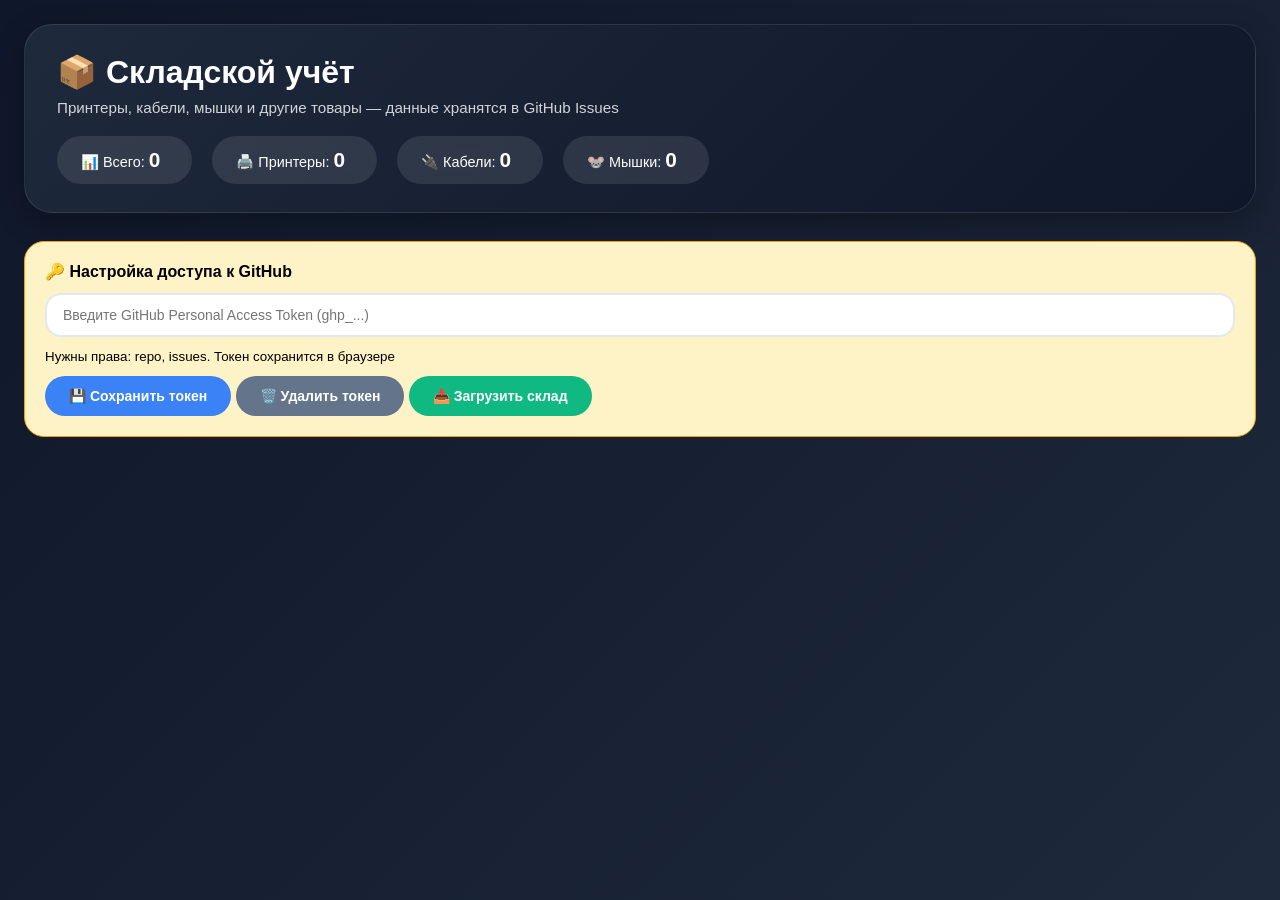
==== commit 42055d8e: "Update index.html" ====
--- a/index.html
+++ b/index.html
@@ -3,578 +3,574 @@
 <head>
     <meta charset="UTF-8">
     <meta name="viewport" content="width=device-width, initial-scale=1.0">
-    <title>My Data Storage - lQuickShadow.github.io</title>
+    <title>Складской учёт | Принтеры, кабели, мышки</title>
     <style>
         * {
             margin: 0;
             padding: 0;
             box-sizing: border-box;
         }
-        
+
         body {
-            font-family: -apple-system, BlinkMacSystemFont, 'Segoe UI', Roboto, Oxygen, Ubuntu, sans-serif;
-            background: linear-gradient(135deg, #667eea 0%, #764ba2 100%);
+            font-family: -apple-system, BlinkMacSystemFont, 'Segoe UI', Roboto, 'Helvetica Neue', sans-serif;
+            background: linear-gradient(135deg, #0f172a 0%, #1e293b 100%);
             min-height: 100vh;
-            padding: 20px;
-        }
-        
+            padding: 24px;
+        }
+
         .container {
-            max-width: 1000px;
+            max-width: 1400px;
             margin: 0 auto;
         }
-        
+
+        /* Header */
         .header {
-            text-align: center;
+            background: linear-gradient(135deg, #1e293b, #0f172a);
+            border-radius: 28px;
+            padding: 28px 32px;
+            margin-bottom: 28px;
             color: white;
-            margin-bottom: 30px;
-        }
-        
+            box-shadow: 0 10px 30px rgba(0,0,0,0.3);
+            border: 1px solid rgba(255,255,255,0.1);
+        }
+
         .header h1 {
-            font-size: 2.5rem;
-            margin-bottom: 10px;
-        }
-        
+            font-size: 2rem;
+            display: flex;
+            align-items: center;
+            gap: 12px;
+            margin-bottom: 8px;
+        }
+
         .header p {
-            opacity: 0.9;
-        }
-        
+            opacity: 0.8;
+            font-size: 0.95rem;
+        }
+
+        .stats-row {
+            display: flex;
+            gap: 20px;
+            margin-top: 20px;
+            flex-wrap: wrap;
+        }
+
+        .stat-card {
+            background: rgba(255,255,255,0.1);
+            backdrop-filter: blur(10px);
+            padding: 12px 24px;
+            border-radius: 40px;
+            font-size: 0.9rem;
+        }
+
+        .stat-card span {
+            font-weight: bold;
+            font-size: 1.3rem;
+            margin-right: 8px;
+        }
+
+        /* Cards */
         .card {
             background: white;
-            border-radius: 20px;
-            padding: 30px;
+            border-radius: 24px;
+            padding: 28px;
+            margin-bottom: 28px;
+            box-shadow: 0 8px 24px rgba(0,0,0,0.12);
+        }
+
+        .card h2 {
+            font-size: 1.4rem;
             margin-bottom: 20px;
-            box-shadow: 0 10px 40px rgba(0,0,0,0.1);
-        }
-        
-        .card h2 {
-            color: #333;
+            color: #0f172a;
+            display: flex;
+            align-items: center;
+            gap: 10px;
+        }
+
+        /* Форма добавления */
+        .form-grid {
+            display: grid;
+            grid-template-columns: repeat(auto-fit, minmax(200px, 1fr));
+            gap: 16px;
             margin-bottom: 20px;
-            font-size: 1.5rem;
-        }
-        
-        .form-group {
-            margin-bottom: 20px;
-        }
-        
-        label {
-            display: block;
-            margin-bottom: 8px;
-            font-weight: 600;
-            color: #555;
-        }
-        
-        input, textarea {
+        }
+
+        input, select, textarea {
             width: 100%;
-            padding: 12px 15px;
-            border: 2px solid #e0e0e0;
-            border-radius: 10px;
-            font-size: 16px;
-            transition: all 0.3s;
+            padding: 12px 16px;
+            border: 2px solid #e2e8f0;
+            border-radius: 16px;
+            font-size: 14px;
+            transition: all 0.2s;
             font-family: inherit;
         }
-        
-        input:focus, textarea:focus {
+
+        input:focus, select:focus, textarea:focus {
             outline: none;
-            border-color: #667eea;
-            box-shadow: 0 0 0 3px rgba(102, 126, 234, 0.1);
-        }
-        
-        textarea {
-            resize: vertical;
-            min-height: 100px;
-        }
-        
+            border-color: #3b82f6;
+            box-shadow: 0 0 0 3px rgba(59,130,246,0.1);
+        }
+
         button {
-            background: linear-gradient(135deg, #667eea 0%, #764ba2 100%);
+            background: #3b82f6;
             color: white;
             border: none;
             padding: 12px 24px;
-            border-radius: 10px;
-            font-size: 16px;
+            border-radius: 40px;
             font-weight: 600;
+            font-size: 14px;
             cursor: pointer;
-            transition: transform 0.2s, box-shadow 0.2s;
-            margin-right: 10px;
-            margin-bottom: 10px;
-        }
-        
+            transition: all 0.2s;
+            display: inline-flex;
+            align-items: center;
+            gap: 8px;
+        }
+
         button:hover {
-            transform: translateY(-2px);
-            box-shadow: 0 5px 15px rgba(0,0,0,0.2);
-        }
-        
-        button:disabled {
-            opacity: 0.6;
-            cursor: not-allowed;
-            transform: none;
-        }
-        
-        .btn-secondary {
-            background: linear-gradient(135deg, #6c757d 0%, #495057 100%);
-        }
-        
-        .btn-danger {
-            background: linear-gradient(135deg, #dc3545 0%, #c82333 100%);
-        }
-        
-        .btn-success {
-            background: linear-gradient(135deg, #28a745 0%, #20c997 100%);
-        }
-        
-        .data-list {
-            max-height: 500px;
-            overflow-y: auto;
-        }
-        
-        .data-item {
-            background: #f8f9fa;
-            border-radius: 12px;
-            padding: 20px;
-            margin-bottom: 15px;
-            border-left: 4px solid #667eea;
-            transition: all 0.3s;
-        }
-        
-        .data-item:hover {
-            transform: translateX(5px);
-            box-shadow: 0 2px 10px rgba(0,0,0,0.1);
-        }
-        
-        .data-item h3 {
-            color: #667eea;
-            margin-bottom: 10px;
-            font-size: 1.2rem;
-        }
-        
-        .data-item p {
-            color: #666;
-            line-height: 1.6;
-            margin-bottom: 10px;
-            white-space: pre-wrap;
-        }
-        
-        .data-item .meta {
+            background: #2563eb;
+            transform: translateY(-1px);
+        }
+
+        button.secondary {
+            background: #64748b;
+        }
+
+        button.danger {
+            background: #ef4444;
+        }
+
+        button.warning {
+            background: #f59e0b;
+        }
+
+        button.success {
+            background: #10b981;
+        }
+
+        /* Таблица товаров */
+        .table-container {
+            overflow-x: auto;
+        }
+
+        table {
+            width: 100%;
+            border-collapse: collapse;
+        }
+
+        th, td {
+            padding: 16px 12px;
+            text-align: left;
+            border-bottom: 1px solid #e2e8f0;
+        }
+
+        th {
+            background: #f8fafc;
+            font-weight: 600;
+            color: #1e293b;
+            font-size: 0.85rem;
+            text-transform: uppercase;
+            letter-spacing: 0.5px;
+        }
+
+        tr:hover {
+            background: #f8fafc;
+        }
+
+        .category-badge {
+            display: inline-block;
+            padding: 4px 12px;
+            border-radius: 40px;
             font-size: 12px;
-            color: #999;
-            margin-top: 10px;
-        }
-        
-        .data-item-actions {
-            margin-top: 15px;
-        }
-        
-        .data-item-actions button {
+            font-weight: 600;
+        }
+
+        .category-printer { background: #dbeafe; color: #1e40af; }
+        .category-cable { background: #dcfce7; color: #166534; }
+        .category-mouse { background: #fef9c3; color: #854d0e; }
+        .category-other { background: #f1f5f9; color: #475569; }
+
+        .quantity-low { color: #ef4444; font-weight: bold; }
+        .quantity-medium { color: #f59e0b; }
+        .quantity-high { color: #10b981; }
+
+        .action-buttons {
+            display: flex;
+            gap: 8px;
+            flex-wrap: wrap;
+        }
+
+        .action-buttons button {
             padding: 6px 12px;
             font-size: 12px;
-            margin-right: 8px;
-        }
-        
-        .empty-state {
-            text-align: center;
-            padding: 60px 20px;
-            color: #999;
-        }
-        
-        .empty-state svg {
-            width: 80px;
-            height: 80px;
-            margin-bottom: 20px;
-            opacity: 0.5;
-        }
-        
-        .status {
+        }
+
+        /* Токен панель */
+        .token-panel {
+            background: #fef3c7;
+            border: 1px solid #f59e0b;
+            border-radius: 20px;
+            padding: 20px;
+            margin-bottom: 24px;
+        }
+
+        .token-panel input {
+            background: white;
+            margin-bottom: 12px;
+        }
+
+        /* Статус */
+        .status-toast {
             position: fixed;
-            bottom: 20px;
-            right: 20px;
-            padding: 12px 20px;
-            border-radius: 10px;
+            bottom: 24px;
+            right: 24px;
+            background: #1e293b;
+            color: white;
+            padding: 12px 24px;
+            border-radius: 48px;
+            font-size: 14px;
+            z-index: 1000;
+            display: none;
+            box-shadow: 0 4px 12px rgba(0,0,0,0.2);
+        }
+
+        /* Модалка редактирования */
+        .modal {
+            display: none;
+            position: fixed;
+            top: 0;
+            left: 0;
+            width: 100%;
+            height: 100%;
+            background: rgba(0,0,0,0.5);
+            justify-content: center;
+            align-items: center;
+            z-index: 2000;
+        }
+
+        .modal-content {
             background: white;
-            box-shadow: 0 5px 20px rgba(0,0,0,0.2);
-            display: none;
-            z-index: 1000;
-            animation: slideIn 0.3s ease;
-        }
-        
-        .status.success {
-            background: #d4edda;
-            color: #155724;
-            border-left: 4px solid #28a745;
-        }
-        
-        .status.error {
-            background: #f8d7da;
-            color: #721c24;
-            border-left: 4px solid #dc3545;
-        }
-        
-        .status.loading {
-            background: #cfe2ff;
-            color: #084298;
-            border-left: 4px solid #0d6efd;
-        }
-        
-        @keyframes slideIn {
-            from {
-                transform: translateX(100%);
-                opacity: 0;
-            }
-            to {
-                transform: translateX(0);
-                opacity: 1;
-            }
-        }
-        
-        .token-info {
-            background: #fff3cd;
-            border: 1px solid #ffc107;
-            border-radius: 10px;
-            padding: 15px;
-            margin-bottom: 20px;
-        }
-        
-        .repo-badge {
-            background: #e7f3ff;
-            padding: 10px 15px;
-            border-radius: 10px;
-            margin-bottom: 20px;
-            font-family: monospace;
-            font-size: 14px;
-        }
-        
-        .stats {
-            display: flex;
-            gap: 20px;
-            margin-bottom: 20px;
-            padding: 15px;
-            background: #f8f9fa;
-            border-radius: 10px;
-        }
-        
-        .stat {
-            flex: 1;
-            text-align: center;
-        }
-        
-        .stat-number {
-            font-size: 24px;
-            font-weight: bold;
-            color: #667eea;
-        }
-        
-        .stat-label {
-            font-size: 12px;
-            color: #666;
-            margin-top: 5px;
-        }
-        
+            border-radius: 28px;
+            padding: 32px;
+            max-width: 500px;
+            width: 90%;
+        }
+
         @media (max-width: 768px) {
-            .card {
-                padding: 20px;
-            }
-            
-            button {
-                width: 100%;
-                margin-right: 0;
-            }
+            body { padding: 16px; }
+            .card { padding: 20px; }
+            th, td { padding: 12px 8px; font-size: 13px; }
+            .action-buttons { flex-direction: column; }
         }
     </style>
 </head>
 <body>
-    <div class="container">
-        <div class="header">
-            <h1>📝 My Data Storage</h1>
-            <p>Хранилище данных на GitHub Pages</p>
-        </div>
-        
-        <div class="card">
-            <h2>🔐 Настройка подключения</h2>
-            <div class="token-info">
-                <strong>⚡ Ваш репозиторий:</strong> lQuickShadow.github.io<br>
-                <strong>📁 Файл данных:</strong> data.json<br>
-                <strong>🔑 Токен:</strong> Введите ваш GitHub токен (начинается с ghp_)
-            </div>
-            
-            <div class="form-group">
-                <label>🔑 GitHub Token</label>
-                <input type="password" id="githubToken" placeholder="ghp_xxxxxxxxxxxx" value="">
-                <small style="color: #666; display: block; margin-top: 5px;">Токен хранится только в вашем браузере</small>
-            </div>
-            
-            <button id="connectBtn" class="btn-success">🔌 Подключиться и загрузить данные</button>
-            <button id="saveToGitBtn" disabled>💾 Сохранить все данные в GitHub</button>
-        </div>
-        
-        <div class="card" id="dataCard" style="display: none;">
-            <h2>✏️ Добавить новую запись</h2>
-            <div class="form-group">
-                <label>📌 Заголовок</label>
-                <input type="text" id="title" placeholder="Введите заголовок...">
-            </div>
-            <div class="form-group">
-                <label>📄 Содержимое</label>
-                <textarea id="content" placeholder="Введите текст заметки..."></textarea>
-            </div>
-            <button id="addBtn">➕ Добавить запись</button>
-            
-            <div class="stats" id="stats" style="display: none;">
-                <div class="stat">
-                    <div class="stat-number" id="totalCount">0</div>
-                    <div class="stat-label">Всего записей</div>
-                </div>
-            </div>
-            
-            <h2 style="margin-top: 30px;">📋 Мои записи</h2>
-            <div id="dataContainer" class="data-list">
-                <div class="empty-state">
-                    <svg fill="none" stroke="currentColor" viewBox="0 0 24 24">
-                        <path stroke-linecap="round" stroke-linejoin="round" stroke-width="2" d="M9 12h6m-6 4h6m2 5H7a2 2 0 01-2-2V5a2 2 0 012-2h5.586a1 1 0 01.707.293l5.414 5.414a1 1 0 01.293.707V19a2 2 0 01-2 2z"></path>
-                    </svg>
-                    <p>Нет данных. Подключитесь к GitHub или добавьте первую запись!</p>
-                </div>
-            </div>
+<div class="container">
+    <div class="header">
+        <h1>
+            📦 Складской учёт
+        </h1>
+        <p>Принтеры, кабели, мышки и другие товары — данные хранятся в GitHub Issues</p>
+        <div class="stats-row" id="statsRow">
+            <div class="stat-card">📊 Всего: <span id="totalCount">0</span></div>
+            <div class="stat-card">🖨️ Принтеры: <span id="printerCount">0</span></div>
+            <div class="stat-card">🔌 Кабели: <span id="cableCount">0</span></div>
+            <div class="stat-card">🐭 Мышки: <span id="mouseCount">0</span></div>
         </div>
     </div>
-    
-    <div id="status" class="status"></div>
-
-    <script>
-        const REPO = 'lQuickShadow/lQuickShadow.github.io';
-        const DEFAULT_FILE = 'data.json';
-        
-        let currentData = [];
-        let currentSha = null;
-        let isConnected = false;
-        
-        function showStatus(message, type) {
-            const statusDiv = document.getElementById('status');
-            statusDiv.textContent = message;
-            statusDiv.className = `status ${type}`;
-            statusDiv.style.display = 'block';
-            
-            setTimeout(() => {
-                statusDiv.style.display = 'none';
-            }, 3000);
-        }
-        
-        async function loadFromGitHub() {
-            const token = document.getElementById('githubToken').value;
-            
-            if (!token) {
-                showStatus('❌ Введите GitHub Token', 'error');
-                return false;
+
+    <div class="token-panel" id="tokenPanel">
+        <strong>🔑 Настройка доступа к GitHub</strong>
+        <input type="password" id="githubToken" placeholder="Введите GitHub Personal Access Token (ghp_...)" style="margin-top: 12px;">
+        <small style="display: block; margin-bottom: 12px;">Нужны права: repo, issues. Токен сохранится в браузере</small>
+        <button id="saveTokenBtn">💾 Сохранить токен</button>
+        <button id="clearTokenBtn" class="secondary">🗑️ Удалить токен</button>
+        <button id="loadDataBtn" class="success">📥 Загрузить склад</button>
+    </div>
+
+    <div class="card" id="addCard" style="display: none;">
+        <h2>➕ Добавить товар</h2>
+        <div class="form-grid">
+            <input type="text" id="itemName" placeholder="Название товара *">
+            <select id="itemCategory">
+                <option value="printer">🖨️ Принтер</option>
+                <option value="cable">🔌 Кабель</option>
+                <option value="mouse">🐭 Мышь</option>
+                <option value="other">📦 Другое</option>
+            </select>
+            <input type="number" id="itemQuantity" placeholder="Количество *" value="1">
+            <input type="text" id="itemLocation" placeholder="Место хранения (стеллаж, полка)">
+        </div>
+        <textarea id="itemNote" rows="2" placeholder="Дополнительные заметки (модель, серийный номер и т.д.)"></textarea>
+        <div style="margin-top: 16px;">
+            <button id="addItemBtn">➕ Добавить на склад</button>
+            <button id="syncToGitBtn" class="success" disabled>💾 Сохранить всё в GitHub</button>
+        </div>
+    </div>
+
+    <div class="card" id="listCard" style="display: none;">
+        <h2>📋 Товары на складе</h2>
+        <div class="table-container">
+            <table id="itemsTable">
+                <thead>
+                    <tr><th>Категория</th><th>Название</th><th>Кол-во</th><th>Место</th><th>Примечание</th><th>Действия</th></tr>
+                </thead>
+                <tbody id="tableBody">
+                    <tr><td colspan="6" style="text-align: center;">Загрузите данные из GitHub</td></tr>
+                </tbody>
+            </table>
+        </div>
+    </div>
+</div>
+
+<div id="statusToast" class="status-toast"></div>
+
+<div id="editModal" class="modal">
+    <div class="modal-content">
+        <h3>✏️ Редактировать товар</h3>
+        <input type="text" id="editName" placeholder="Название">
+        <select id="editCategory" style="margin-top: 12px;">
+            <option value="printer">Принтер</option><option value="cable">Кабель</option><option value="mouse">Мышь</option><option value="other">Другое</option>
+        </select>
+        <input type="number" id="editQuantity" placeholder="Количество" style="margin-top: 12px;">
+        <input type="text" id="editLocation" placeholder="Место" style="margin-top: 12px;">
+        <textarea id="editNote" rows="2" placeholder="Примечание" style="margin-top: 12px;"></textarea>
+        <div style="margin-top: 20px; display: flex; gap: 12px;">
+            <button id="saveEditBtn">💾 Сохранить</button>
+            <button id="closeModalBtn" class="secondary">Отмена</button>
+        </div>
+    </div>
+</div>
+
+<script>
+    const REPO = 'lQuickShadow/lQuickShadow.github.io';
+    let inventory = [];
+    let editIndex = null;
+    let token = localStorage.getItem('gh_sku_token');
+
+    function showToast(msg, isError = false) {
+        const toast = document.getElementById('statusToast');
+        toast.textContent = msg;
+        toast.style.display = 'block';
+        toast.style.background = isError ? '#ef4444' : '#10b981';
+        setTimeout(() => toast.style.display = 'none', 3000);
+    }
+
+    function updateStats() {
+        document.getElementById('totalCount').innerText = inventory.length;
+        document.getElementById('printerCount').innerText = inventory.filter(i => i.category === 'printer').length;
+        document.getElementById('cableCount').innerText = inventory.filter(i => i.category === 'cable').length;
+        document.getElementById('mouseCount').innerText = inventory.filter(i => i.category === 'mouse').length;
+    }
+
+    function getQuantityClass(qty) {
+        if (qty <= 2) return 'quantity-low';
+        if (qty <= 10) return 'quantity-medium';
+        return 'quantity-high';
+    }
+
+    function renderTable() {
+        const tbody = document.getElementById('tableBody');
+        if (!inventory.length) {
+            tbody.innerHTML = '<tr><td colspan="6" style="text-align: center;">📭 Склад пуст, добавьте товары</td></tr>';
+            updateStats();
+            return;
+        }
+        tbody.innerHTML = inventory.map((item, idx) => {
+            const categoryMap = { printer: '🖨️ Принтер', cable: '🔌 Кабель', mouse: '🐭 Мышь', other: '📦 Другое' };
+            const categoryClass = `category-${item.category === 'printer' ? 'printer' : item.category === 'cable' ? 'cable' : item.category === 'mouse' ? 'mouse' : 'other'}`;
+            return `
+                <tr>
+                    <td><span class="category-badge ${categoryClass}">${categoryMap[item.category]}</span></td>
+                    <td><strong>${escapeHtml(item.name)}</strong></td>
+                    <td class="${getQuantityClass(item.quantity)}">${item.quantity} шт.</td>
+                    <td>${escapeHtml(item.location || '—')}</td>
+                    <td style="max-width: 200px; overflow: hidden; text-overflow: ellipsis;">${escapeHtml(item.note || '')}</td>
+                    <td class="action-buttons">
+                        <button onclick="openEditModal(${idx})" class="warning" style="background:#f59e0b;">✏️</button>
+                        <button onclick="deleteItem(${idx})" class="danger" style="background:#ef4444;">🗑️</button>
+                    </td>
+                </tr>
+            `;
+        }).join('');
+        updateStats();
+    }
+
+    window.openEditModal = (idx) => {
+        const item = inventory[idx];
+        editIndex = idx;
+        document.getElementById('editName').value = item.name;
+        document.getElementById('editCategory').value = item.category;
+        document.getElementById('editQuantity').value = item.quantity;
+        document.getElementById('editLocation').value = item.location || '';
+        document.getElementById('editNote').value = item.note || '';
+        document.getElementById('editModal').style.display = 'flex';
+    };
+
+    window.deleteItem = (idx) => {
+        if (confirm('Удалить товар?')) {
+            inventory.splice(idx, 1);
+            renderTable();
+            showToast('✅ Товар удалён, не забудьте сохранить изменения в GitHub');
+        }
+    };
+
+    document.getElementById('saveEditBtn').onclick = () => {
+        if (editIndex !== null) {
+            inventory[editIndex] = {
+                ...inventory[editIndex],
+                name: document.getElementById('editName').value.trim() || 'Без названия',
+                category: document.getElementById('editCategory').value,
+                quantity: parseInt(document.getElementById('editQuantity').value) || 0,
+                location: document.getElementById('editLocation').value,
+                note: document.getElementById('editNote').value,
+                updatedAt: new Date().toISOString()
+            };
+            renderTable();
+            document.getElementById('editModal').style.display = 'none';
+            showToast('✏️ Товар обновлён, нажмите "Сохранить всё"');
+        }
+    };
+
+    document.getElementById('closeModalBtn').onclick = () => {
+        document.getElementById('editModal').style.display = 'none';
+    };
+
+    function addItem() {
+        const name = document.getElementById('itemName').value.trim();
+        const category = document.getElementById('itemCategory').value;
+        const quantity = parseInt(document.getElementById('itemQuantity').value) || 0;
+        const location = document.getElementById('itemLocation').value.trim();
+        const note = document.getElementById('itemNote').value.trim();
+
+        if (!name) { showToast('Введите название товара', true); return; }
+        if (quantity < 0) { showToast('Количество не может быть отрицательным', true); return; }
+
+        inventory.unshift({
+            id: Date.now(),
+            name,
+            category,
+            quantity,
+            location,
+            note,
+            createdAt: new Date().toISOString()
+        });
+        renderTable();
+        document.getElementById('itemName').value = '';
+        document.getElementById('itemQuantity').value = '1';
+        document.getElementById('itemLocation').value = '';
+        document.getElementById('itemNote').value = '';
+        showToast('➕ Товар добавлен. Нажмите "Сохранить всё" для синхронизации с GitHub');
+    }
+
+    // Загрузка из GitHub Issues
+    async function loadFromGitHub() {
+        const t = localStorage.getItem('gh_sku_token');
+        if (!t) { showToast('Сначала сохраните GitHub токен', true); return false; }
+        showToast('Загрузка данных склада...');
+        try {
+            const res = await fetch(`https://api.github.com/repos/${REPO}/issues?state=all&per_page=100&labels=inventory`, {
+                headers: { 'Authorization': `Bearer ${t}`, 'Accept': 'application/vnd.github.v3+json' }
+            });
+            if (!res.ok) throw new Error(`HTTP ${res.status}`);
+            const issues = await res.json();
+            const items = [];
+            for (const issue of issues) {
+                if (issue.pull_request) continue;
+                try {
+                    const data = JSON.parse(issue.body);
+                    items.push({
+                        id: issue.number,
+                        name: data.name,
+                        category: data.category,
+                        quantity: data.quantity,
+                        location: data.location,
+                        note: data.note,
+                        updatedAt: issue.updated_at
+                    });
+                } catch(e) { console.warn('Ошибка парсинга issue', issue.number); }
             }
-            
-            if (!token.startsWith('ghp_')) {
-                showStatus('❌ Токен должен начинаться с ghp_', 'error');
-                return false;
+            inventory = items;
+            renderTable();
+            document.getElementById('addCard').style.display = 'block';
+            document.getElementById('listCard').style.display = 'block';
+            document.getElementById('syncToGitBtn').disabled = false;
+            showToast(`✅ Загружено ${inventory.length} позиций`);
+            return true;
+        } catch(e) {
+            showToast('Ошибка загрузки: ' + e.message, true);
+            return false;
+        }
+    }
+
+    // Сохранение всех позиций в Issues
+    async function syncAllToGit() {
+        const t = localStorage.getItem('gh_sku_token');
+        if (!t) { showToast('Токен не найден', true); return; }
+        if (!inventory.length) { showToast('Нет товаров для сохранения', true); return; }
+        showToast('Синхронизация с GitHub...');
+
+        for (let i = 0; i < inventory.length; i++) {
+            const item = inventory[i];
+            const body = JSON.stringify({
+                name: item.name,
+                category: item.category,
+                quantity: item.quantity,
+                location: item.location,
+                note: item.note
+            });
+            try {
+                if (item.id && typeof item.id === 'number') {
+                    // Обновление существующего issue
+                    await fetch(`https://api.github.com/repos/${REPO}/issues/${item.id}`, {
+                        method: 'PATCH',
+                        headers: { 'Authorization': `Bearer ${t}`, 'Content-Type': 'application/json' },
+                        body: JSON.stringify({ title: `${item.category.toUpperCase()}: ${item.name}`, body, labels: ['inventory'] })
+                    });
+                } else {
+                    // Создание нового issue
+                    const res = await fetch(`https://api.github.com/repos/${REPO}/issues`, {
+                        method: 'POST',
+                        headers: { 'Authorization': `Bearer ${t}`, 'Content-Type': 'application/json' },
+                        body: JSON.stringify({ title: `${item.category.toUpperCase()}: ${item.name}`, body, labels: ['inventory'] })
+                    });
+                    const newIssue = await res.json();
+                    item.id = newIssue.number;
+                }
+            } catch(e) {
+                showToast(`Ошибка при сохранении ${item.name}`, true);
             }
-            
-            showStatus('📥 Загрузка данных из GitHub...', 'loading');
-            
-            try {
-                const url = `https://api.github.com/repos/${REPO}/contents/${DEFAULT_FILE}`;
-                const response = await fetch(url, {
-                    headers: {
-                        'Authorization': `Bearer ${token}`,
-                        'Accept': 'application/vnd.github.v3+json'
-                    }
-                });
-                
-                if (response.status === 200) {
-                    const data = await response.json();
-                    const content = atob(data.content);
-                    currentData = JSON.parse(content);
-                    currentSha = data.sha;
-                    showStatus(`✅ Загружено ${currentData.length} записей`, 'success');
-                    return true;
-                } else if (response.status === 404) {
-                    currentData = [];
-                    currentSha = null;
-                    showStatus('📝 Файл data.json будет создан при первом сохранении', 'success');
-                    return true;
-                } else {
-                    const error = await response.json();
-                    showStatus(`❌ Ошибка: ${error.message}`, 'error');
-                    return false;
-                }
-            } catch (error) {
-                showStatus(`❌ Ошибка подключения: ${error.message}`, 'error');
-                return false;
-            }
-        }
-        
-        async function saveToGitHub() {
-            const token = document.getElementById('githubToken').value;
-            
-            if (!token) {
-                showStatus('❌ Введите GitHub Token', 'error');
-                return false;
-            }
-            
-            showStatus('💾 Сохранение в GitHub...', 'loading');
-            
-            const jsonData = JSON.stringify(currentData, null, 2);
-            const content = btoa(unescape(encodeURIComponent(jsonData)));
-            
-            const url = `https://api.github.com/repos/${REPO}/contents/${DEFAULT_FILE}`;
-            const body = {
-                message: `Update data: ${new Date().toLocaleString('ru-RU')}`,
-                content: content,
-                branch: 'main'
-            };
-            
-            if (currentSha) {
-                body.sha = currentSha;
-            }
-            
-            try {
-                const response = await fetch(url, {
-                    method: 'PUT',
-                    headers: {
-                        'Authorization': `Bearer ${token}`,
-                        'Accept': 'application/vnd.github.v3+json',
-                        'Content-Type': 'application/json'
-                    },
-                    body: JSON.stringify(body)
-                });
-                
-                if (response.ok) {
-                    const result = await response.json();
-                    currentSha = result.content.sha;
-                    showStatus(`✅ Сохранено ${currentData.length} записей в data.json`, 'success');
-                    updateStats();
-                    return true;
-                } else {
-                    const error = await response.json();
-                    showStatus(`❌ Ошибка: ${error.message}`, 'error');
-                    return false;
-                }
-            } catch (error) {
-                showStatus(`❌ Ошибка: ${error.message}`, 'error');
-                return false;
-            }
-        }
-        
-        function renderDataList() {
-            const container = document.getElementById('dataContainer');
-            const statsDiv = document.getElementById('stats');
-            
-            if (!currentData || currentData.length === 0) {
-                container.innerHTML = `
-                    <div class="empty-state">
-                        <svg fill="none" stroke="currentColor" viewBox="0 0 24 24">
-                            <path stroke-linecap="round" stroke-linejoin="round" stroke-width="2" d="M9 12h6m-6 4h6m2 5H7a2 2 0 01-2-2V5a2 2 0 012-2h5.586a1 1 0 01.707.293l5.414 5.414a1 1 0 01.293.707V19a2 2 0 01-2 2z"></path>
-                        </svg>
-                        <p>Нет данных. Добавьте первую запись!</p>
-                    </div>
-                `;
-                statsDiv.style.display = 'none';
-                return;
-            }
-            
-            statsDiv.style.display = 'flex';
-            document.getElementById('totalCount').textContent = currentData.length;
-            
-            container.innerHTML = currentData.map((item, index) => `
-                <div class="data-item">
-                    <h3>${escapeHtml(item.title || 'Без заголовка')}</h3>
-                    <p>${escapeHtml(item.content || '')}</p>
-                    <div class="meta">
-                        📅 ${new Date(item.timestamp).toLocaleString('ru-RU')}
-                    </div>
-                    <div class="data-item-actions">
-                        <button onclick="editItem(${index})" style="background: #ffc107; color: #333;">✏️ Редактировать</button>
-                        <button onclick="deleteItem(${index})" style="background: #dc3545;">🗑️ Удалить</button>
-                    </div>
-                </div>
-            `).join('');
-        }
-        
-        window.editItem = function(index) {
-            const item = currentData[index];
-            const newTitle = prompt('Редактировать заголовок:', item.title);
-            if (newTitle !== null) item.title = newTitle;
-            const newContent = prompt('Редактировать содержимое:', item.content);
-            if (newContent !== null) item.content = newContent;
-            item.timestamp = Date.now();
-            renderDataList();
-            showStatus('✏️ Запись изменена. Нажмите "Сохранить" для отправки в GitHub', 'success');
-        };
-        
-        window.deleteItem = function(index) {
-            if (confirm('Удалить эту запись?')) {
-                currentData.splice(index, 1);
-                renderDataList();
-                showStatus('🗑️ Запись удалена', 'success');
-            }
-        };
-        
-        function addData() {
-            const title = document.getElementById('title').value.trim();
-            const content = document.getElementById('content').value.trim();
-            
-            if (!title && !content) {
-                showStatus('❌ Заполните хотя бы одно поле', 'error');
-                return;
-            }
-            
-            currentData.unshift({
-                id: Date.now(),
-                title: title,
-                content: content,
-                timestamp: Date.now()
-            });
-            
-            document.getElementById('title').value = '';
-            document.getElementById('content').value = '';
-            
-            renderDataList();
-            showStatus('✅ Данные добавлены! Нажмите "Сохранить" для отправки в GitHub', 'success');
-        }
-        
-        function updateStats() {
-            const total = currentData.length;
-            document.getElementById('totalCount').textContent = total;
-        }
-        
-        function escapeHtml(str) {
-            if (!str) return '';
-            return str
-                .replace(/&/g, '&amp;')
-                .replace(/</g, '&lt;')
-                .replace(/>/g, '&gt;')
-                .replace(/"/g, '&quot;')
-                .replace(/'/g, '&#39;');
-        }
-        
-        async function connect() {
-            const token = document.getElementById('githubToken').value;
-            if (!token) {
-                showStatus('❌ Введите GitHub Token', 'error');
-                return;
-            }
-            
-            localStorage.setItem('github_token_backup', token);
-            
-            const success = await loadFromGitHub();
-            if (success) {
-                isConnected = true;
-                document.getElementById('dataCard').style.display = 'block';
-                document.getElementById('saveToGitBtn').disabled = false;
-                renderDataList();
-                showStatus('✅ Подключение успешно!', 'success');
-            }
-        }
-        
-        // Загрузка сохранённого токена
-        const savedToken = localStorage.getItem('github_token_backup');
-        if (savedToken) {
-            document.getElementById('githubToken').value = savedToken;
-        }
-        
-        document.getElementById('connectBtn').addEventListener('click', connect);
-        document.getElementById('saveToGitBtn').addEventListener('click', saveToGitHub);
-        document.getElementById('addBtn').addEventListener('click', addData);
-    </script>
+        }
+        showToast(`✅ Сохранено ${inventory.length} позиций в GitHub Issues`);
+        await loadFromGitHub(); // перезагрузка для обновления id
+    }
+
+    function escapeHtml(str) { if(!str) return ''; return str.replace(/[&<>]/g, m => ({'&':'&amp;','<':'&lt;','>':'&gt;'})[m]); }
+
+    // Сохранение токена
+    document.getElementById('saveTokenBtn').onclick = () => {
+        const newToken = document.getElementById('githubToken').value.trim();
+        if (newToken && newToken.startsWith('ghp_')) {
+            localStorage.setItem('gh_sku_token', newToken);
+            token = newToken;
+            showToast('✅ Токен сохранён');
+            document.getElementById('githubToken').value = '';
+        } else showToast('Неверный формат токена (должен начинаться с ghp_)', true);
+    };
+    document.getElementById('clearTokenBtn').onclick = () => {
+        localStorage.removeItem('gh_sku_token');
+        token = null;
+        showToast('Токен удалён');
+        document.getElementById('addCard').style.display = 'none';
+        document.getElementById('listCard').style.display = 'none';
+    };
+    document.getElementById('loadDataBtn').onclick = loadFromGitHub;
+    document.getElementById('syncToGitBtn').onclick = syncAllToGit;
+    document.getElementById('addItemBtn').onclick = addItem;
+
+    if (localStorage.getItem('gh_sku_token')) {
+        document.getElementById('addCard').style.display = 'block';
+        document.getElementById('listCard').style.display = 'block';
+        loadFromGitHub();
+    }
+</script>
 </body>
 </html>
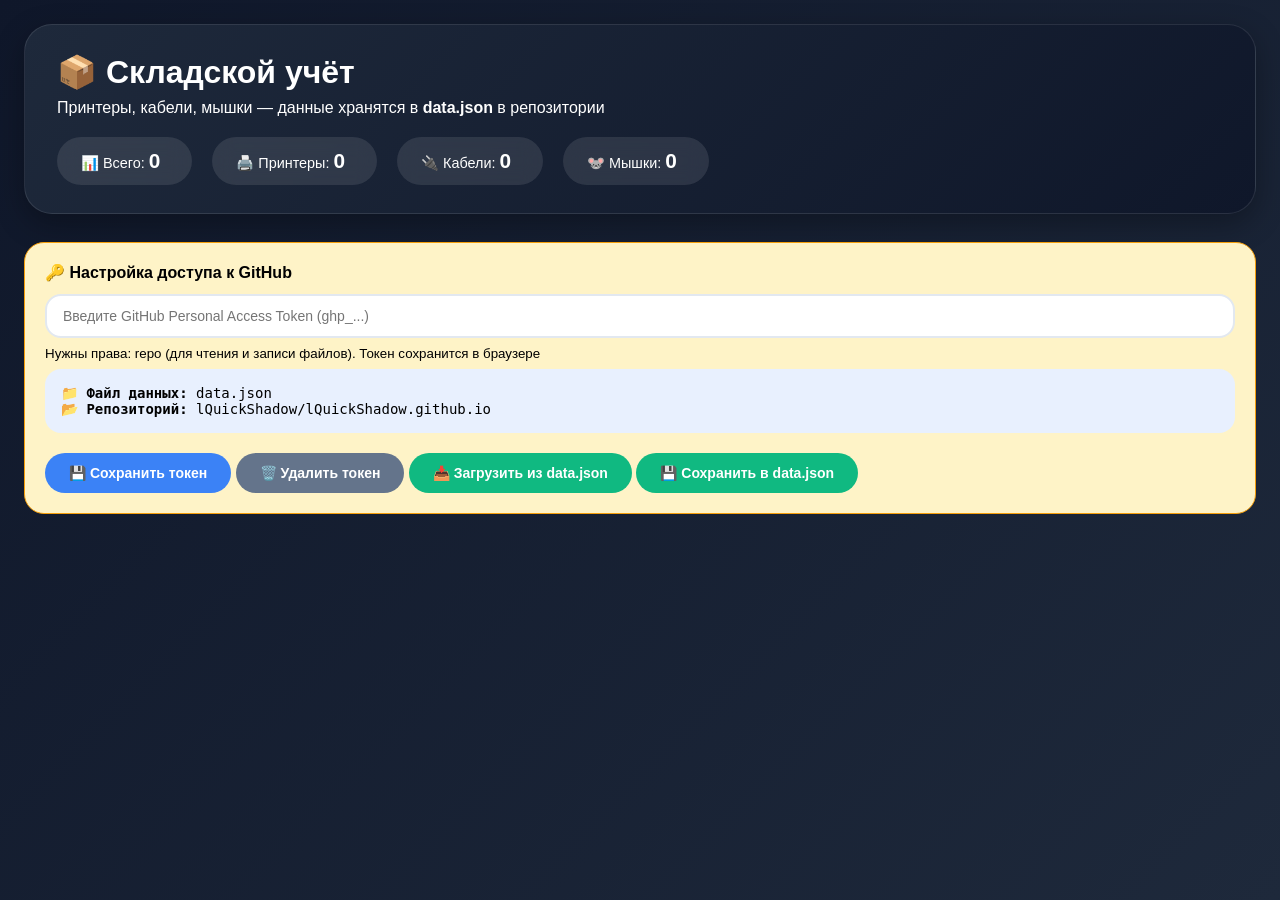
==== commit f2f4e1cc: "Update index.html" ====
--- a/index.html
+++ b/index.html
@@ -3,7 +3,7 @@
 <head>
     <meta charset="UTF-8">
     <meta name="viewport" content="width=device-width, initial-scale=1.0">
-    <title>Складской учёт | Принтеры, кабели, мышки</title>
+    <title>Складской учёт | JSON хранилище</title>
     <style>
         * {
             margin: 0;
@@ -12,7 +12,7 @@
         }
 
         body {
-            font-family: -apple-system, BlinkMacSystemFont, 'Segoe UI', Roboto, 'Helvetica Neue', sans-serif;
+            font-family: -apple-system, BlinkMacSystemFont, 'Segoe UI', Roboto, sans-serif;
             background: linear-gradient(135deg, #0f172a 0%, #1e293b 100%);
             min-height: 100vh;
             padding: 24px;
@@ -23,7 +23,6 @@
             margin: 0 auto;
         }
 
-        /* Header */
         .header {
             background: linear-gradient(135deg, #1e293b, #0f172a);
             border-radius: 28px;
@@ -42,11 +41,6 @@
             margin-bottom: 8px;
         }
 
-        .header p {
-            opacity: 0.8;
-            font-size: 0.95rem;
-        }
-
         .stats-row {
             display: flex;
             gap: 20px;
@@ -68,7 +62,6 @@
             margin-right: 8px;
         }
 
-        /* Cards */
         .card {
             background: white;
             border-radius: 24px;
@@ -86,7 +79,6 @@
             gap: 10px;
         }
 
-        /* Форма добавления */
         .form-grid {
             display: grid;
             grid-template-columns: repeat(auto-fit, minmax(200px, 1fr));
@@ -146,7 +138,6 @@
             background: #10b981;
         }
 
-        /* Таблица товаров */
         .table-container {
             overflow-x: auto;
         }
@@ -203,7 +194,6 @@
             font-size: 12px;
         }
 
-        /* Токен панель */
         .token-panel {
             background: #fef3c7;
             border: 1px solid #f59e0b;
@@ -212,12 +202,6 @@
             margin-bottom: 24px;
         }
 
-        .token-panel input {
-            background: white;
-            margin-bottom: 12px;
-        }
-
-        /* Статус */
         .status-toast {
             position: fixed;
             bottom: 24px;
@@ -232,7 +216,6 @@
             box-shadow: 0 4px 12px rgba(0,0,0,0.2);
         }
 
-        /* Модалка редактирования */
         .modal {
             display: none;
             position: fixed;
@@ -254,21 +237,27 @@
             width: 90%;
         }
 
+        .file-info {
+            background: #e8f0fe;
+            border-radius: 16px;
+            padding: 16px;
+            margin-bottom: 20px;
+            font-family: monospace;
+            font-size: 14px;
+        }
+
         @media (max-width: 768px) {
             body { padding: 16px; }
             .card { padding: 20px; }
             th, td { padding: 12px 8px; font-size: 13px; }
-            .action-buttons { flex-direction: column; }
         }
     </style>
 </head>
 <body>
 <div class="container">
     <div class="header">
-        <h1>
-            📦 Складской учёт
-        </h1>
-        <p>Принтеры, кабели, мышки и другие товары — данные хранятся в GitHub Issues</p>
+        <h1>📦 Складской учёт</h1>
+        <p>Принтеры, кабели, мышки — данные хранятся в <strong>data.json</strong> в репозитории</p>
         <div class="stats-row" id="statsRow">
             <div class="stat-card">📊 Всего: <span id="totalCount">0</span></div>
             <div class="stat-card">🖨️ Принтеры: <span id="printerCount">0</span></div>
@@ -280,10 +269,15 @@
     <div class="token-panel" id="tokenPanel">
         <strong>🔑 Настройка доступа к GitHub</strong>
         <input type="password" id="githubToken" placeholder="Введите GitHub Personal Access Token (ghp_...)" style="margin-top: 12px;">
-        <small style="display: block; margin-bottom: 12px;">Нужны права: repo, issues. Токен сохранится в браузере</small>
+        <small style="display: block; margin: 8px 0;">Нужны права: repo (для чтения и записи файлов). Токен сохранится в браузере</small>
+        <div class="file-info">
+            📁 <strong>Файл данных:</strong> data.json<br>
+            📂 <strong>Репозиторий:</strong> lQuickShadow/lQuickShadow.github.io
+        </div>
         <button id="saveTokenBtn">💾 Сохранить токен</button>
         <button id="clearTokenBtn" class="secondary">🗑️ Удалить токен</button>
-        <button id="loadDataBtn" class="success">📥 Загрузить склад</button>
+        <button id="loadDataBtn" class="success">📥 Загрузить из data.json</button>
+        <button id="saveToGitBtn" class="success" disabled>💾 Сохранить в data.json</button>
     </div>
 
     <div class="card" id="addCard" style="display: none;">
@@ -297,12 +291,11 @@
                 <option value="other">📦 Другое</option>
             </select>
             <input type="number" id="itemQuantity" placeholder="Количество *" value="1">
-            <input type="text" id="itemLocation" placeholder="Место хранения (стеллаж, полка)">
+            <input type="text" id="itemLocation" placeholder="Место хранения">
         </div>
         <textarea id="itemNote" rows="2" placeholder="Дополнительные заметки (модель, серийный номер и т.д.)"></textarea>
         <div style="margin-top: 16px;">
             <button id="addItemBtn">➕ Добавить на склад</button>
-            <button id="syncToGitBtn" class="success" disabled>💾 Сохранить всё в GitHub</button>
         </div>
     </div>
 
@@ -314,7 +307,7 @@
                     <tr><th>Категория</th><th>Название</th><th>Кол-во</th><th>Место</th><th>Примечание</th><th>Действия</th></tr>
                 </thead>
                 <tbody id="tableBody">
-                    <tr><td colspan="6" style="text-align: center;">Загрузите данные из GitHub</td></tr>
+                    <tr><td colspan="6" style="text-align: center;">Загрузите данные из data.json</td></tr>
                 </tbody>
             </table>
         </div>
@@ -342,9 +335,12 @@
 
 <script>
     const REPO = 'lQuickShadow/lQuickShadow.github.io';
+    const FILE_PATH = 'data.json';
+    
     let inventory = [];
     let editIndex = null;
-    let token = localStorage.getItem('gh_sku_token');
+    let currentSha = null;
+    let token = localStorage.getItem('github_token_json');
 
     function showToast(msg, isError = false) {
         const toast = document.getElementById('statusToast');
@@ -409,7 +405,7 @@
         if (confirm('Удалить товар?')) {
             inventory.splice(idx, 1);
             renderTable();
-            showToast('✅ Товар удалён, не забудьте сохранить изменения в GitHub');
+            showToast('✅ Товар удалён, нажмите "Сохранить в data.json"');
         }
     };
 
@@ -426,7 +422,7 @@
             };
             renderTable();
             document.getElementById('editModal').style.display = 'none';
-            showToast('✏️ Товар обновлён, нажмите "Сохранить всё"');
+            showToast('✏️ Товар обновлён, нажмите "Сохранить в data.json"');
         }
     };
 
@@ -458,117 +454,137 @@
         document.getElementById('itemQuantity').value = '1';
         document.getElementById('itemLocation').value = '';
         document.getElementById('itemNote').value = '';
-        showToast('➕ Товар добавлен. Нажмите "Сохранить всё" для синхронизации с GitHub');
-    }
-
-    // Загрузка из GitHub Issues
+        showToast('➕ Товар добавлен. Нажмите "Сохранить в data.json"');
+    }
+
+    // Загрузка из data.json через GitHub API
     async function loadFromGitHub() {
-        const t = localStorage.getItem('gh_sku_token');
+        const t = localStorage.getItem('github_token_json');
         if (!t) { showToast('Сначала сохраните GitHub токен', true); return false; }
-        showToast('Загрузка данных склада...');
+        
+        showToast('📥 Загрузка data.json...');
         try {
-            const res = await fetch(`https://api.github.com/repos/${REPO}/issues?state=all&per_page=100&labels=inventory`, {
-                headers: { 'Authorization': `Bearer ${t}`, 'Accept': 'application/vnd.github.v3+json' }
+            const url = `https://api.github.com/repos/${REPO}/contents/${FILE_PATH}`;
+            const response = await fetch(url, {
+                headers: {
+                    'Authorization': `Bearer ${t}`,
+                    'Accept': 'application/vnd.github.v3+json'
+                }
             });
-            if (!res.ok) throw new Error(`HTTP ${res.status}`);
-            const issues = await res.json();
-            const items = [];
-            for (const issue of issues) {
-                if (issue.pull_request) continue;
-                try {
-                    const data = JSON.parse(issue.body);
-                    items.push({
-                        id: issue.number,
-                        name: data.name,
-                        category: data.category,
-                        quantity: data.quantity,
-                        location: data.location,
-                        note: data.note,
-                        updatedAt: issue.updated_at
-                    });
-                } catch(e) { console.warn('Ошибка парсинга issue', issue.number); }
+            
+            if (response.status === 200) {
+                const data = await response.json();
+                const content = atob(data.content);
+                inventory = JSON.parse(content);
+                currentSha = data.sha;
+                showToast(`✅ Загружено ${inventory.length} позиций из data.json`);
+            } else if (response.status === 404) {
+                inventory = [];
+                currentSha = null;
+                showToast('📝 Файл data.json не найден. Будет создан при сохранении');
+            } else {
+                const error = await response.json();
+                throw new Error(error.message);
             }
-            inventory = items;
+            
             renderTable();
             document.getElementById('addCard').style.display = 'block';
             document.getElementById('listCard').style.display = 'block';
-            document.getElementById('syncToGitBtn').disabled = false;
-            showToast(`✅ Загружено ${inventory.length} позиций`);
+            document.getElementById('saveToGitBtn').disabled = false;
             return true;
         } catch(e) {
-            showToast('Ошибка загрузки: ' + e.message, true);
+            showToast('❌ Ошибка загрузки: ' + e.message, true);
             return false;
         }
     }
 
-    // Сохранение всех позиций в Issues
-    async function syncAllToGit() {
-        const t = localStorage.getItem('gh_sku_token');
-        if (!t) { showToast('Токен не найден', true); return; }
-        if (!inventory.length) { showToast('Нет товаров для сохранения', true); return; }
-        showToast('Синхронизация с GitHub...');
-
-        for (let i = 0; i < inventory.length; i++) {
-            const item = inventory[i];
-            const body = JSON.stringify({
-                name: item.name,
-                category: item.category,
-                quantity: item.quantity,
-                location: item.location,
-                note: item.note
+    // Сохранение в data.json через GitHub API
+    async function saveToGitHub() {
+        const t = localStorage.getItem('github_token_json');
+        if (!t) { showToast('Токен не найден', true); return false; }
+        
+        if (inventory.length === 0) {
+            if (!confirm('Склад пуст. Сохранить пустой файл?')) return false;
+        }
+        
+        showToast('💾 Сохранение в data.json...');
+        
+        const jsonData = JSON.stringify(inventory, null, 2);
+        const content = btoa(unescape(encodeURIComponent(jsonData)));
+        
+        const url = `https://api.github.com/repos/${REPO}/contents/${FILE_PATH}`;
+        const body = {
+            message: `Обновление склада: ${new Date().toLocaleString('ru-RU')}`,
+            content: content,
+            branch: 'main'
+        };
+        
+        if (currentSha) {
+            body.sha = currentSha;
+        }
+        
+        try {
+            const response = await fetch(url, {
+                method: 'PUT',
+                headers: {
+                    'Authorization': `Bearer ${t}`,
+                    'Accept': 'application/vnd.github.v3+json',
+                    'Content-Type': 'application/json'
+                },
+                body: JSON.stringify(body)
             });
-            try {
-                if (item.id && typeof item.id === 'number') {
-                    // Обновление существующего issue
-                    await fetch(`https://api.github.com/repos/${REPO}/issues/${item.id}`, {
-                        method: 'PATCH',
-                        headers: { 'Authorization': `Bearer ${t}`, 'Content-Type': 'application/json' },
-                        body: JSON.stringify({ title: `${item.category.toUpperCase()}: ${item.name}`, body, labels: ['inventory'] })
-                    });
-                } else {
-                    // Создание нового issue
-                    const res = await fetch(`https://api.github.com/repos/${REPO}/issues`, {
-                        method: 'POST',
-                        headers: { 'Authorization': `Bearer ${t}`, 'Content-Type': 'application/json' },
-                        body: JSON.stringify({ title: `${item.category.toUpperCase()}: ${item.name}`, body, labels: ['inventory'] })
-                    });
-                    const newIssue = await res.json();
-                    item.id = newIssue.number;
-                }
-            } catch(e) {
-                showToast(`Ошибка при сохранении ${item.name}`, true);
+            
+            if (response.ok) {
+                const result = await response.json();
+                currentSha = result.content.sha;
+                showToast(`✅ Сохранено ${inventory.length} позиций в data.json`);
+                return true;
+            } else {
+                const error = await response.json();
+                throw new Error(error.message);
             }
-        }
-        showToast(`✅ Сохранено ${inventory.length} позиций в GitHub Issues`);
-        await loadFromGitHub(); // перезагрузка для обновления id
-    }
-
-    function escapeHtml(str) { if(!str) return ''; return str.replace(/[&<>]/g, m => ({'&':'&amp;','<':'&lt;','>':'&gt;'})[m]); }
+        } catch(e) {
+            showToast('❌ Ошибка сохранения: ' + e.message, true);
+            return false;
+        }
+    }
+
+    function escapeHtml(str) { 
+        if (!str) return ''; 
+        return str.replace(/[&<>]/g, m => ({'&':'&amp;','<':'&lt;','>':'&gt;'})[m]); 
+    }
 
     // Сохранение токена
     document.getElementById('saveTokenBtn').onclick = () => {
         const newToken = document.getElementById('githubToken').value.trim();
         if (newToken && newToken.startsWith('ghp_')) {
-            localStorage.setItem('gh_sku_token', newToken);
+            localStorage.setItem('github_token_json', newToken);
             token = newToken;
-            showToast('✅ Токен сохранён');
+            showToast('✅ Токен сохранён в браузере');
             document.getElementById('githubToken').value = '';
-        } else showToast('Неверный формат токена (должен начинаться с ghp_)', true);
+        } else {
+            showToast('❌ Неверный формат токена (должен начинаться с ghp_)', true);
+        }
     };
+    
     document.getElementById('clearTokenBtn').onclick = () => {
-        localStorage.removeItem('gh_sku_token');
+        localStorage.removeItem('github_token_json');
         token = null;
-        showToast('Токен удалён');
+        showToast('🗑️ Токен удалён');
         document.getElementById('addCard').style.display = 'none';
         document.getElementById('listCard').style.display = 'none';
+        document.getElementById('saveToGitBtn').disabled = true;
     };
+    
     document.getElementById('loadDataBtn').onclick = loadFromGitHub;
-    document.getElementById('syncToGitBtn').onclick = syncAllToGit;
+    document.getElementById('saveToGitBtn').onclick = saveToGitHub;
     document.getElementById('addItemBtn').onclick = addItem;
 
-    if (localStorage.getItem('gh_sku_token')) {
+    // Если токен уже есть, показываем интерфейс
+    if (localStorage.getItem('github_token_json')) {
         document.getElementById('addCard').style.display = 'block';
         document.getElementById('listCard').style.display = 'block';
+        document.getElementById('saveToGitBtn').disabled = false;
         loadFromGitHub();
     }
 </script>
